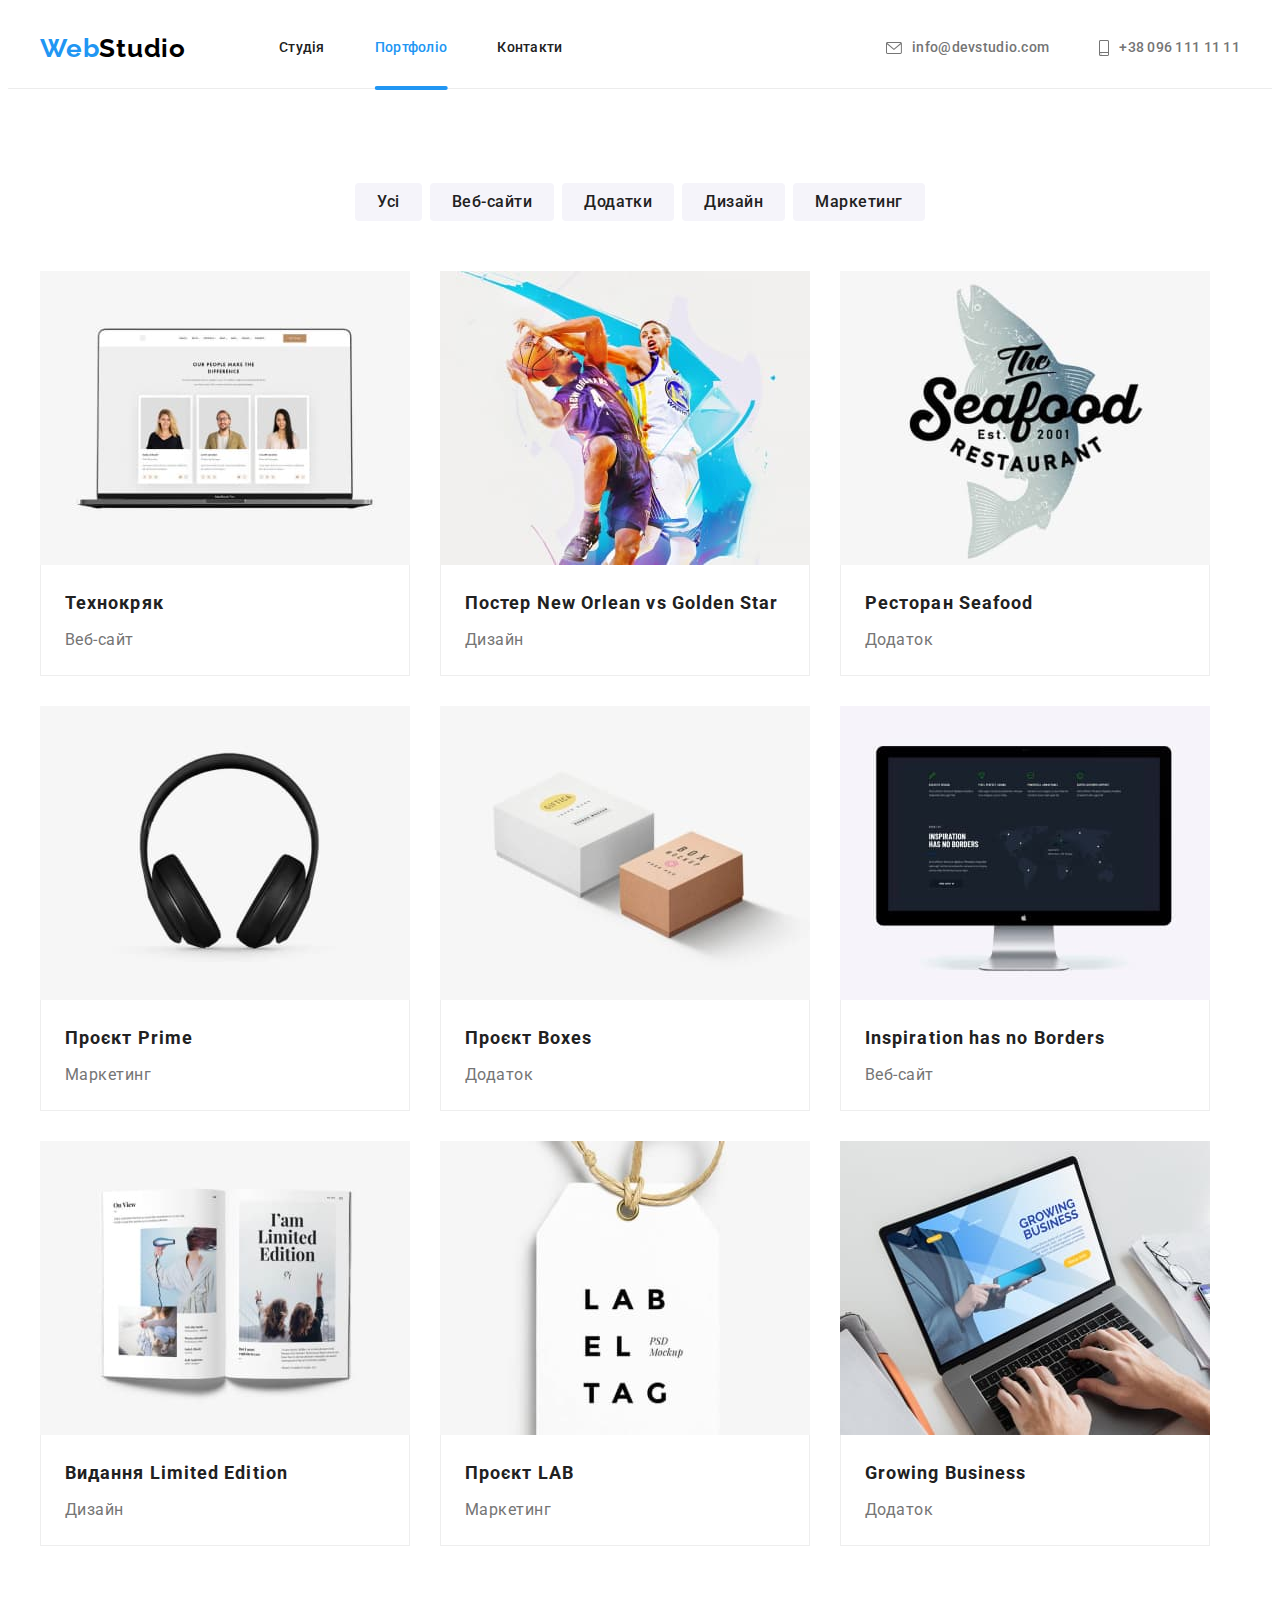
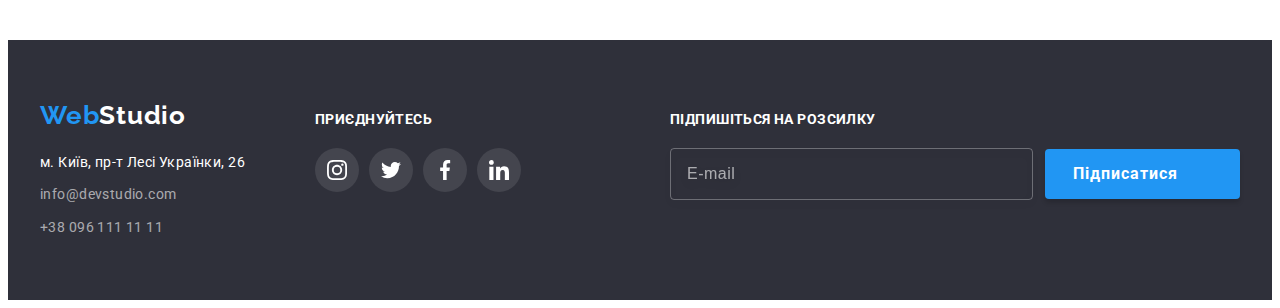
==== portfolio.html @ 035a4a14 "Add files hw-06" ====
<!DOCTYPE html>
<html lang="uk">
  <head>
    <meta charset="UTF-8" />
    <meta http-equiv="X-UA-Compatible" content="IE=edge" />
    <meta name="viewport" content="width=device-width, initial-scale=1.0" />
    <title>Портфоліо</title>
    <link rel="preconnect" href="https://fonts.googleapis.com" />
    <link rel="preconnect" href="https://fonts.gstatic.com" crossorigin />
    <link
      href="https://fonts.googleapis.com/css2?family=Raleway:wght@700&family=Roboto:wght@400;500;700;900&display=swap"
      rel="stylesheet"
    />
    <link
      rel="stylesheet"
      href="https://cdnjs.cloudflare.com/ajax/libs/modern-normalize/1.1.0/modern-normalize.min.css"
      integrity="sha512-wpPYUAdjBVSE4KJnH1VR1HeZfpl1ub8YT/NKx4PuQ5NmX2tKuGu6U/JRp5y+Y8XG2tV+wKQpNHVUX03MfMFn9Q=="
      crossorigin="anonymous"
      referrerpolicy="no-referrer"
    />
    <link rel="stylesheet" href="./css/style.css" />
  </head>
  <body>
    <header class="header">
      <div class="header-container container">
        <a href="./index.html" class="header-logo logo"
          >Web<span class="logo-header">Studio</span></a
        >
        <nav class="nav">
          <ul class="site-nav list">
            <li><a href="./index.html" class="header-nav-link link">Студія</a></li>
            <li><a href="./portfolio.html" class="header-nav-link link current">Портфоліо</a></li>
            <li><a href="" class="header-nav-link link">Контакти</a></li>
          </ul>
        </nav>
        <ul class="auth-nav list">
          <li>
            <a href="mailto:info@devstudio.com" class="header-address header-nav-link link">
              <svg class="header-icon envelope" width="16px" height="12px">
                <use href="./img/sprite.svg#icon-envelope"></use>
              </svg>
              info@devstudio.com</a
            >
          </li>
          <li>
            <a href="tel:+380961111111" class="header-tel header-nav-link link">
              <svg class="header-icon smartphone" width="10px" height="16px">
                <use href="./img/sprite.svg#icon-smartphone"></use>
              </svg>
              +38 096 111 11 11</a
            >
          </li>
        </ul>
      </div>
    </header>
    <main>
      <section class="section">
        <div class="main-container container">
          <h1 class="visually-hidden">Портфоліо</h1>
          <ul class="filter-list list">
            <li><button type="button" class="filter-btn">Усі</button></li>
            <li><button type="button" class="filter-btn">Веб-сайти</button></li>
            <li><button type="button" class="filter-btn">Додатки</button></li>
            <li><button type="button" class="filter-btn">Дизайн</button></li>
            <li><button type="button" class="filter-btn">Маркетинг</button></li>
          </ul>
          <ul class="list gallery-list">
            <li class="list-item gallery-item">
              <a href="" class="gallery-image link">
                <div class="gallery-thumbs">
                  <img
                    src="./img/portfolio-img-1.jpg"
                    alt="фото людей на екрані ноутбука"
                    width="370"
                    height="294"
                  />
                  <div class="overlay-gallery">
                    <p class="overlay-gallery-text">
                      Ресурс пропонує комплексні пропозиції з різним рівнем функціоналу та сервісів.
                      Все це дозволить відвідувачу отримати вичерпні відомості про компанію чи
                      приватну особу.
                    </p>
                  </div>
                </div>
                <div class="gallery-description">
                  <h2 class="section-title gallery-item-title">Технокряк</h2>
                  <p class="gallery-item-text">Веб-сайт</p>
                </div>
              </a>
            </li>
            <li class="list-item gallery-item">
              <a href="" class="gallery-image link">
                <div class="gallery-thumbs">
                  <img
                    src="./img/portfolio-img-2.jpg"
                    alt="постер з баскетболістами"
                    width="370"
                    height="294"
                  />
                  <div class="overlay-gallery">
                    <p class="overlay-gallery-text">
                      Ресурс пропонує комплексні пропозиції з різним рівнем функціоналу та сервісів.
                      Все це дозволить відвідувачу отримати вичерпні відомості про компанію чи
                      приватну особу.
                    </p>
                  </div>
                </div>
                <div class="gallery-description">
                  <h2 class="section-title gallery-item-title">
                    Постер <span lang="en">New Orlean vs Golden Star</span>
                  </h2>
                  <p class="gallery-item-text">Дизайн</p>
                </div>
              </a>
            </li>
            <li class="list-item gallery-item">
              <a href="" class="gallery-image link">
                <div class="gallery-thumbs">
                  <img
                    src="./img/portfolio-img-3.jpg"
                    alt="логотип рибного ресторану"
                    width="370"
                    height="294"
                  />
                  <div class="overlay-gallery">
                    <p class="overlay-gallery-text">
                      Ресурс пропонує комплексні пропозиції з різним рівнем функціоналу та сервісів.
                      Все це дозволить відвідувачу отримати вичерпні відомості про компанію чи
                      приватну особу.
                    </p>
                  </div>
                </div>

                <div class="gallery-description">
                  <h2 class="section-title gallery-item-title">
                    Ресторан <span lang="en">Seafood</span>
                  </h2>
                  <p class="gallery-item-text">Додаток</p>
                </div>
              </a>
            </li>
            <li class="list-item gallery-item">
              <a href="" class="gallery-image link">
                <div class="gallery-thumbs">
                  <img
                    src="./img/portfolio-img-4.jpg"
                    alt="навушники чорного кольору"
                    width="370"
                    height="294"
                  />
                  <div class="overlay-gallery">
                    <p class="overlay-gallery-text">
                      Ресурс пропонує комплексні пропозиції з різним рівнем функціоналу та сервісів.
                      Все це дозволить відвідувачу отримати вичерпні відомості про компанію чи
                      приватну особу.
                    </p>
                  </div>
                </div>
                <div class="gallery-description">
                  <h2 class="section-title gallery-item-title">
                    Проєкт <span lang="en">Prime</span>
                  </h2>
                  <p class="gallery-item-text">Маркетинг</p>
                </div>
              </a>
            </li>
            <li class="list-item gallery-item">
              <a href="" class="gallery-image link">
                <div class="gallery-thumbs">
                  <img
                    src="./img/portfolio-img-5.jpg"
                    alt="дві картонні коробки з логотипом"
                    width="370"
                    height="294"
                  />
                  <div class="overlay-gallery">
                    <p class="overlay-gallery-text">
                      Ресурс пропонує комплексні пропозиції з різним рівнем функціоналу та сервісів.
                      Все це дозволить відвідувачу отримати вичерпні відомості про компанію чи
                      приватну особу.
                    </p>
                  </div>
                </div>
                <div class="gallery-description">
                  <h2 class="section-title gallery-item-title">
                    Проєкт <span lang="en">Boxes</span>
                  </h2>
                  <p class="gallery-item-text">Додаток</p>
                </div>
              </a>
            </li>
            <li class="list-item gallery-item">
              <a href="" class="gallery-image link">
                <div class="gallery-thumbs">
                  <img
                    src="./img/portfolio-img-6.jpg"
                    alt="сайт відкритий на моніторі"
                    width="370"
                    height="294"
                  />
                  <div class="overlay-gallery">
                    <p class="overlay-gallery-text">
                      Ресурс пропонує комплексні пропозиції з різним рівнем функціоналу та сервісів.
                      Все це дозволить відвідувачу отримати вичерпні відомості про компанію чи
                      приватну особу.
                    </p>
                  </div>
                </div>
                <div class="gallery-description">
                  <h2 class="section-title gallery-item-title">
                    <span lang="en">Inspiration has no Borders</span>
                  </h2>
                  <p class="gallery-item-text">Веб-сайт</p>
                </div>
              </a>
            </li>
            <li class="list-item gallery-item">
              <a href="" class="gallery-image link">
                <div class="gallery-thumbs">
                  <img
                    src="./img/portfolio-img-7.jpg"
                    alt="відкрита книга з фотографіями"
                    width="370"
                    height="294"
                  />
                  <div class="overlay-gallery">
                    <p class="overlay-gallery-text">
                      Ресурс пропонує комплексні пропозиції з різним рівнем функціоналу та сервісів.
                      Все це дозволить відвідувачу отримати вичерпні відомості про компанію чи
                      приватну особу.
                    </p>
                  </div>
                </div>
                <div class="gallery-description">
                  <h2 class="section-title gallery-item-title">
                    Видання <span lang="en">Limited Edition</span>
                  </h2>
                  <p class="gallery-item-text">Дизайн</p>
                </div>
              </a>
            </li>
            <li class="list-item gallery-item">
              <a href="" class="gallery-image link">
                <div class="gallery-thumbs">
                  <img
                    src="./img/portfolio-img-8.jpg"
                    alt="картка з логотипом бренду"
                    width="370"
                    height="294"
                  />
                  <div class="overlay-gallery">
                    <p class="overlay-gallery-text">
                      Ресурс пропонує комплексні пропозиції з різним рівнем функціоналу та сервісів.
                      Все це дозволить відвідувачу отримати вичерпні відомості про компанію чи
                      приватну особу.
                    </p>
                  </div>
                </div>
                <div class="gallery-description">
                  <h2 class="section-title gallery-item-title">
                    Проєкт <span lang="en">LAB</span>
                  </h2>
                  <p class="gallery-item-text">Маркетинг</p>
                </div>
              </a>
            </li>
            <li class="list-item gallery-item">
              <a href="" class="gallery-image link">
                <div class="gallery-thumbs">
                  <img
                    src="./img/portfolio-img-9.jpg"
                    alt="людина працює за ноутбуком"
                    width="370"
                    height="294"
                  />
                  <div class="overlay-gallery">
                    <p class="overlay-gallery-text">
                      Ресурс пропонує комплексні пропозиції з різним рівнем функціоналу та сервісів.
                      Все це дозволить відвідувачу отримати вичерпні відомості про компанію чи
                      приватну особу.
                    </p>
                  </div>
                </div>
                <div class="gallery-description">
                  <h2 class="section-title gallery-item-title">
                    <span lang="en">Growing Business</span>
                  </h2>
                  <p class="gallery-item-text">Додаток</p>
                </div>
              </a>
            </li>
          </ul>
        </div>
      </section>
    </main>
    <footer class="footer">
      <div class="container footer-wrap">
          <div class="footer-address-wrap">
            <a href="./index.html" class="logo">Web<span class="logo-footer">Studio</span></a>
            <address class="address">
              <ul class="address-list list">
                <li class="address-list-item">
                  <a
                    href="https://goo.gl/maps/3BvKEKhX9x1HWo9JA"
                    target="_blank"
                    rel="noopener noreferrer nofollow"
                    class="footer-address link"
                    >м. Київ, пр-т Лесі Українки, 26
                  </a>
                </li>
                <li class="address-list-item">
                  <a href="mailto:info@devstudio.com" class="footer-link link"
                    >info@devstudio.com</a
                  >
                </li>
                <li class="address-list-item">
                  <a href="tel:+380961111111" class="footer-link link">+38 096 111 11 11</a>
                </li>
              </ul>
            </address>
          </div>
          <div class="footer-social">
            <h2 class="footer-social-title">Приєднуйтесь</h2>
            <ul class="footer-social-list list">
              <li class="footer-social-item">
                <a
                  href="https://instargram.com"
                  target="_blank"
                  rel="noopener noreferrer"
                  aria-label="іконка Instargram"
                  class="footer-social-link link"
                >
                  <svg class="footer-social-icon" width="20px" height="20px">
                    <use href="./img/sprite.svg#icon-instagram"></use>
                  </svg>
                </a>
              </li>
              <li class="footer-social-item">
                <a
                  href="https://twitter.com"
                  target="_blank"
                  rel="noopener noreferrer"
                  aria-label="іконка Twitter"
                  class="footer-social-link link"
                >
                  <svg class="footer-social-icon" width="20px" height="20px">
                    <use href="./img/sprite.svg#icon-twitter"></use>
                  </svg>
                </a>
              </li>
              <li class="footer-social-item">
                <a
                  href="https://facebook.com"
                  target="_blank"
                  rel="noopener noreferrer"
                  aria-label="іконка Facebook"
                  class="footer-social-link link"
                >
                  <svg class="footer-social-icon" width="20px" height="20px">
                    <use href="./img/sprite.svg#icon-facebook"></use>
                  </svg>
                </a>
              </li>
              <li class="footer-social-item">
                <a
                  href="https://linkedin.com"
                  target="_blank"
                  rel="noopener noreferrer"
                  aria-label="іконка Linkedin"
                  class="footer-social-link link"
                >
                  <svg class="footer-social-icon" width="20px" height="20px">
                    <use href="./img/sprite.svg#icon-linkedin"></use>
                  </svg>
                </a>
              </li>
            </ul>
          </div>
          <div class="footer-form-wrapper">
            <p class="footer-social-title">Підпишіться на розсилку</p>
            <form class="footer-form">
              <label class="footer-form-label" for="user_mai">
                <input
                  class="footer-form-field"
                  type="text"
                  name="user_mail"
                  id="user_mail"
                  placeholder="E-mail"
                />
              </label>
              <button class="footer-form-btn button" type="submit">Підписатися</button>
            </form>
          </div>
      </div>
    </footer>
  </body>
</html>
---- css/style.css ----
:root {
    --main-text-color: #757575;
    --title-text-color: #212121;
    --secondary-title-color: #FFFFFF;
    --accent-color: #2196F3;
    --background-color: #FFFFFF; 
    --secondary-bcg-color: #F5F4FA;
    --logo-color: #000000;
    --footer-bcg-color: #2F303A;
    --footer-link-color: rgba(255, 255, 255, 0.6);
    --font-size-main: 14px;
    --font-size-secondary: 16px;
    --indent: 30px;
    --anim-duration: 250ms;
    --anim-timing-function: cubic-bezier(0.4, 0, 0.2, 1);
}
body {
    font-family: 'Roboto', sans-serif;
    font-size: var(--font-size-main);
    letter-spacing: 0.03em;
    color: var(--main-text-color);
    background-color: var(--background-color);
}
h1,h2,h3,h4,h5,h6, p {
    margin: 0;
}
img {
    display: block;
    max-width: 100%;
    height: auto;
}
address {
    font-style: normal;
}
button {
    display: block;
    border: none;
    cursor: pointer;
    border-radius: 4px;
}
.section {
    padding-top: 94px;
    padding-bottom: 94px; 
    
    /*outline: 1px dashed  teal; */
}
.container {
    width: 1200px;
    padding-right: 15px;
    padding-left: 15px;
    margin-right: auto;
    margin-left: auto;
    
    /*outline: 1px solid tomato;*/
}
.list {
    list-style: none;
    margin: 0;
    padding: 0;
}
.link, .logo {
    text-decoration: none;
}
.section-title {
    color: var(--title-text-color);
}
.logo {
    font-family: 'Raleway', sans-serif;
    color: var(--accent-color);
    font-weight: 700;
    font-size: 26px;
    line-height: 1.19;
    letter-spacing: 0.03em;
}
.header-container {
    display: flex;
    align-items: center;
}
.header {
    border-bottom: 1px solid #ECECEC;
}
.logo-header {
    color: var(--logo-color);
}
.header-logo {
    margin-right: 93px;
}
.nav {
    margin-right: auto;
}
.site-nav {
    display: flex;
    align-items: center;
    gap: 50px;
}
.site-nav .link {
    color: var(--title-text-color);

    transition-property: color;
    transition-duration: var(--anim-duration);
    transition-timing-function: var(--anim-timing-function);
}
.site-nav .link:hover, .site-nav .link:focus {
    color: var(--accent-color);
}
.site-nav .link.current {
    color: var(--accent-color);
}
.header-nav-link {
    position: relative;
    font-weight: 500;
    font-size: var(--font-size-main);
    line-height: 1.14;
    letter-spacing: 0.02em;
    display: block;
    padding-top: 32px;
    padding-bottom: 32px;
} 
.header-nav-link:hover, .header-nav-link {
    color: var(--accent-color);
}
.current::after {
    content: '';
    position: absolute;
    left: 50%;
    bottom: -2px;
    transform: translateX(-50%);
    display: block;
    width: 100%;
    height: 4px;
    border-radius: 2px;
    background-color: var(--accent-color);
}
.header-address,
.header-tel {
    display: inline-flex;
    align-items: center;
    color: var(--main-text-color);

    transition-property: color;
    transition-duration: var(--anim-duration);
    transition-timing-function: var(--anim-timing-function);
}
.auth-nav {
    display: flex;
    align-items: center;
    gap: 50px;
}
.auth-nav:hover, .auth-nav:focus {
    color: var(--accent-color);
}
.header-icon {
    margin-right: 10px;
    fill: currentColor;
}
.hero {
    max-width: 1600px;
    margin: 0 auto;
    background-color: #C4C4C4;
    background-image: linear-gradient( to right,
    rgba(47, 48, 58, 0.4),
    rgba(47, 48, 58, 0.4)
    ), url(../img/hero-bcg.jpg);
    background-size: cover;
    background-repeat: no-repeat;
    text-align: center;
    padding: 200px 0;
}
.hero-title {
    width: 696px;
    margin: 0 auto;
    margin-bottom: 30px;
    color: var(--secondary-title-color); 
    font-weight: 900;
    font-size: 44px;
    line-height: 1.36;
    letter-spacing: 0.06em;
    text-transform: uppercase;
}
.hero-button {
    min-width: 216px;
    padding: 10px 32px;
    font-family: inherit;
    font-weight: 700;
    font-size: var(--font-size-secondary);
    line-height: 30px;
    display: inline-block;
    align-items: center;
    text-align: center;
    letter-spacing: 0.06em;
    background-color: var(--accent-color);
    color: var(--secondary-title-color);
    box-shadow: 0px 4px 4px rgba(0, 0, 0, 0.15);
    border: none;
}
.hero-button:hover, .hero-button:focus {
    animation: pulsate-bck 0.5s ease-in-out infinite both;
}
.benefits-section {
    padding-bottom: 0;
}
.visually-hidden {
    position: absolute;
    white-space: nowrap;
    width: 1px;
    height: 1px;
    overflow: hidden;
    border: 0;
    padding: 0;
    clip: rect(0 0 0 0);
    clip-path: inset(50%);
    margin: -1px;
}
.benefits-container {
    display: flex;
    justify-content: center;
    align-items: center;
    width: 270px;
    height: 120px;
    background-color: var(--secondary-bcg-color);
    margin-bottom: 30px;
}
.benefits-list {
    display: flex;
}
.benefits-item:not(:last-child) {
    margin-right: 30px;
}
.benefits-title {
    font-weight: 700;
    font-size: var(--font-size-main);
    line-height: 1.14;
    letter-spacing: 0.03em;
    text-transform: uppercase;
    margin-bottom: 10px;
}
.benefits-text {
    font-size: var(--font-size-main);
    line-height: 1.7;
    letter-spacing: 0.03em;
}
.work-list {
    display: flex;
}
.work-list-item {
    position: relative;
}
.overlay-text {
    display: flex;
    align-items: center;
    justify-content: center;
    font-weight: 700;
    line-height: 1.14;
    text-transform: uppercase;
    color: var(--secondary-title-color);
    position: absolute;
    bottom: 0;
    width: 100%;
    height: 70px;
    background: rgba(47, 48, 58, 0.8);
    backdrop-filter: blur(2px);
}
.work-title, 
.team-title, 
.customer-title {
    font-weight: 700;
    font-size: 36px;
    line-height: 1.16;
    text-align: center;
    letter-spacing: 0.03em;
    margin-bottom: 50px;
}
.work-list-item:not(:last-child) {
    margin-right: var(--indent);
}
.team-list {
    display: flex;
    flex-wrap: wrap;
}
.team {
    background-color: var(--secondary-bcg-color);
}
.team-list-item:not(:last-child) {
    margin-right: var(--indent);
}
.team-list-item {
    background-color: var(--background-color);
    box-shadow: 0px 1px 3px rgba(0, 0, 0, 0.12), 
    0px 1px 1px rgba(0, 0, 0, 0.14), 
    0px 2px 1px rgba(0, 0, 0, 0.2);
    border-radius: 0px 0px 4px 4px;
}
.team-description {
    padding-top: 30px;
    padding-bottom: 30px;
}
.title-member {
    font-weight: 500;
    font-size: var(--font-size-secondary);
    line-height: 1.18;
    text-align: center;
    letter-spacing: 0.03em;
    margin-bottom: 10px;
}
.team-text {
    font-size: var(--font-size-secondary);
    line-height: 1.18;
    text-align: center;
    letter-spacing: 0.03em;
}
.social-list {
    display: flex;
    justify-content: center;
    gap: 10px;
    padding-bottom: 30px;
}
.social-item {
    width: 44px;
    height: 44px;
}
.social-link {
    display: flex;
    justify-content: center;
    align-items: center;
    width: 100%;
    height: 100%;
    color: #AFB1B8;
    border-radius: 50%;

    transition-property: color, background-color;
    transition-duration: var(--anim-duration);
    transition-timing-function: var(--anim-timing-function);
}
.social-icon {
    fill: currentColor;
}
.social-link:hover, .social-link:focus {
    color: var(--secondary-title-color);
    background-color: var(--accent-color); 
}
.social-icon:hover, .social-icon:focus {
    fill: currentColor;
}
.customer-list {
    display: flex;
    gap: 30px;
}
.customer-link {
    display: flex;
    justify-content: center;
    align-items: center;
    width: 170px;
    height: 92px;
    color: #AFB1B8;
    border: 1px solid #AFB1B8;
    border-radius: 4px;

    transition-property: color, border-color;
    transition-duration: var(--anim-duration);
    transition-timing-function: var(--anim-timing-function);
}
.customer-link:hover, .customer-link:focus {
    color: var(--accent-color);
    border-color: var(--accent-color);
}
.customer-icon {
    fill: currentColor;
}
.footer {
    padding: 60px 0;
    background-color: var(--footer-bcg-color);
}
.footer-wrap {
    display: flex;
    align-items: baseline;
    justify-content: space-between;
}
.footer-address-wrap {
    margin-right: 70px;
}
.logo-footer {
    color: var(--secondary-title-color);
}
.address-list {
    margin-top: 20px;
    font-size: var(--font-size-main);
    line-height: 1.7;
    letter-spacing: 0.03em;
}
.footer  .footer-address.link {
    color: var(--secondary-title-color); 
    transition-property: color;
    transition-duration: var(--anim-duration);
    transition-timing-function: var(--anim-timing-function);
}
.footer .link {
    color: var(--footer-link-color);
    transition-property: color, background-color;
    transition-duration: var(--anim-duration);
    transition-timing-function: var(--anim-timing-function);
}
.footer .link:hover, .footer .link:focus {
    color: var(--accent-color);
}
.address-list-item:not(:last-child) {
    margin-bottom: 9px;
}
.footer-social {
    margin-right: auto;
}
.footer-social-title {
    font-weight: 700;
    font-size: var(--font-size-main);
    line-height: 1.14;
    letter-spacing: 0.03em;
    text-transform: uppercase;
    color: var(--secondary-title-color);
    margin-bottom: 20px;
}
.footer-social-list {
    display: flex;
    gap: 10px;
}
.footer-social-item {
    width: 44px;
    height: 44px;
}
.footer-social-link {
    display: flex;
    justify-content: center;
    align-items: center;
    width: 100%;
    height: 100%;
    border-radius: 50%;
    background-color:  rgba(255, 255, 255, 0.1);
    color: var(--secondary-title-color);
}
.footer-social-link:hover, 
.footer-social-link:focus {
    background-color: var(--accent-color);
}
.footer-social-icon {
    fill: var(--secondary-title-color);
}
.footer-form {
    display: flex;
    justify-content: flex-end;
    align-items: center;
    gap: 12px;
    width: 570px;
}
.footer-form-label {
    display: inline-flex;
    flex-grow: 1;
}
.footer-form-field {
    width: 100%;
    height: 50px;
    padding: 0 16px;
    color: var(--secondary-title-color);
    font-size: 16px;
    background-color: transparent;
    border: 1px solid rgba(255, 255, 255, 0.3);
    filter: drop-shadow(0px 4px 4px rgba(0, 0, 0, 0.15));
    border-radius: 4px;
}
.footer-form-field::placeholder {
    font-size: 16px;
    line-height: calc(20 / 16);
    letter-spacing: 0.03em;
    color: rgba(255, 255, 255, 0.6);
}
.footer-form-btn {
    display: inline-flex;
    font-family: inherit;
    font-weight: 700;
    font-size: var(--font-size-secondary);
    line-height: 30px;
    align-items: center;
    text-align: center;
    letter-spacing: 0.06em;
    background-color: var(--accent-color);
    color: var(--secondary-title-color);
    box-shadow: 0px 4px 4px rgba(0, 0, 0, 0.15);
    border: none;
    padding: 10px 28px;
}
.footer-form-btn::after {
    content: "";
    width: 24px;
    height: 24px;
    margin-left: 10px;
    background-image: url(../icons/footer-send.svg);
    background-size: contain;
}
.footer-form-btn:hover, .footer-form-btn:focus {
    animation: pulsate-bck 0.5s ease-in-out infinite both;
}

/* Styles for portfolio */
.filter-list {
    display: flex;
    justify-content: center;
    gap: 8px;
    margin-bottom: 50px;
}
.filter-btn {
    padding: 6px 22px;
    font-family: inherit;
    font-weight: 500;
    font-size: var(--font-size-secondary);
    line-height: 1.62;
    text-align: center;
    letter-spacing: 0.03em; 
    background-color: var(--secondary-bcg-color);
    color: var(--title-text-color);
    border: none;

    transition-property: color, background-color, box-shadow;
    transition-duration: var(--anim-duration);
    transition-timing-function: var(--anim-timing-function);

}
.filter-btn:hover, .filter-btn:focus {
    background-color: var(--accent-color);
    color: var(--secondary-title-color);
    box-shadow: 0px 3px 1px rgba(0, 0, 0, 0.1),
    0px 1px 2px rgba(0, 0, 0, 0.08),
    0px 2px 2px rgba(0, 0, 0, 0.12);
}
.gallery-list {
    display: flex;
    flex-wrap: wrap;
    gap: var(--indent);
}
.gallery-thumbs {
    position: relative;
    overflow: hidden;
}
.overlay-gallery {
    position: absolute;
    top: 0;
    left: 0;
    transform: translateY(100%);
    width: 100%;
    height: 100%;
    padding-left: 24px;
    padding-right: 24px;
    display: flex;
    align-items: center;
    color: var(--background-color);
    font-size: 18px;
    line-height: 1.55;
    letter-spacing: 0.03em;
    background-color: rgba(33, 150, 243, 0.9);
    transition-property: transform;
    transition-duration: var(--anim-duration);
    transition-timing-function: var(--anim-timing-function);
}
.gallery-image {
    display: inline-block;
    transition-property: box-shadow;
    transition-duration: var(--anim-duration);
    transition-timing-function: var(--anim-timing-function);
}
.gallery-image:hover .overlay-gallery, 
.gallery-image:focus .overlay-gallery {
    transform: translateY(0);
}
.gallery-image:hover, .gallery-image:focus {
    box-shadow: 0px 1px 1px rgba(0, 0, 0, 0.12),
    0px 4px 4px rgba(0, 0, 0, 0.06), 
    1px 4px 6px rgba(0, 0, 0, 0.16);
}    
.gallery-description {
    background: var(--background-color);
    border: 1px solid  #EEEEEE;
    border-top: none;
    padding: 20px 24px;
}
.gallery-item-title {
    font-weight: 700;
    font-size: 18px;
    line-height: 2;
    letter-spacing: 0.06em;
    margin-bottom: 4px;
}
.gallery-item-text {
    font-size: var(--font-size-secondary);
    line-height: 1.87;
    letter-spacing: 0.03em;
    color: var(--main-text-color);
}
.backdrop {
    position: fixed;
    top: 0;
    left: 0;
    width: 100%;
    height: 100%;
    background-color: rgba(0, 0, 0, 0.2);
    backdrop-filter: blur(1px);
    transition-property: opacity, visibility;
    transition-duration: var(--anim-duration);
    transition-timing-function: var(--anim-timing-function);
}
.backdrop.is-hidden {
    opacity: 0;
    visibility: hidden;
    pointer-events: none;
}
.modal {
    position: absolute;
    top: 50%;
    left: 50%;
    padding: 40px;
    transform: translateX(-50%) translateY(-50%);
    width: 530px;
    min-height: 580px;
    background-color: var(--background-color);
    box-shadow: 0px 1px 3px rgba(0, 0, 0, 0.12), 
    0px 1px 1px rgba(0, 0, 0, 0.14), 
    0px 2px 1px rgba(0, 0, 0, 0.2);
    border-radius: 4px;  
}
.modal.modal-animation {
    animation: scale-in-ver-top 0.6s cubic-bezier(0.250, 0.460, 0.450, 0.940) both;
}
.modal-btn {
    position: absolute;
    top: 8px;
    right: 8px;
    display: inline-flex;
    align-items: center;
    justify-content: center;
    padding: 0;
    width: 30px;
    height: 30px;
    border-radius: 50%;
    background-color: var(--background-color);
    border: 1px solid rgba(0, 0, 0, 0.1);
}
.modal-icon {
    fill: var(--logo-color);
    transition-property: fill;
    transition-duration: var(--anim-duration);
    transition-timing-function: var(--anim-timing-function);
}
.modal-btn:hover .modal-icon,
.modal-btn:focus .modal-icon {
    fill: var(--accent-color)
}
.modal-label {
    display: block;
    margin-bottom: 12px;
    text-align: center;
    font-weight: 700;
    font-size: 20px;
    line-height: calc(23 / 20);
    letter-spacing: 0.03em;
    color: var(--title-text-color);
}
.modal-form-group {
    margin-bottom: 20px;
}
.modal-form-label {
    display: block;
    font-size: 12px;
    margin-bottom: 4px;
    font-size: 12px;
    line-height: calc(14 / 12);
    letter-spacing: 0.01em;
    color: var(--main-text-color);
}
.modal-form-wrapper {
    position: relative;
    margin-bottom: 10px;
}
.modal-form-field {
    width: 100%;
    height: 40px;
    padding-left: 42px;
    padding-right: 42px;
    border: 1px solid rgba(33, 33, 33, 0.2);
    border-radius: 4px;
    outline: 1px solid transparent;
    outline-offset: -1px;
    transition-property: outline;
    transition-duration: var(--anim-duration);
    transition-timing-function: var(--anim-timing-function);
}
.modal-form-field:focus {
    outline: 1px solid var(--accent-color);
}
.modal-form-icon {
    position: absolute;
    top: 50%;
    left: 12px;
    transform: translateY(-50%);
    transition: fill var(--anim-duration) var(--anim-timing-function);
}
.modal-form-field:focus + .modal-form-icon {
    fill: var(--accent-color)
}
.modal-form-message {
    display: block;
    width: 100%;
    height: 120px;
    resize: none;
    padding: 12px 16px;
    border: 1px solid rgba(33, 33, 33, 0.2);
    border-radius: 4px;
    outline: 1px solid transparent;
    outline-offset: -1px;
    transition-property: outline;
    transition-duration: var(--anim-duration);
    transition-timing-function: var(--anim-timing-function);
}
.modal-form-message:focus {
    outline: 1px solid var(--accent-color);
}
.modal-form-message::placeholder {
    font-size: 12px;
    line-height: calc(14 / 12);
    letter-spacing: 0.01em;
    color: rgba(117, 117, 117, 0.5);
}
.modal-form-agreement {
    display: flex;
    align-items: center;
    justify-content: center;
    gap: 10px;
    margin-bottom: 30px;
}
.modal-form-agreement-text {
    line-height: calc(24 / 14);
    letter-spacing: 0.03em;
    color: var(--main-text-color);
    user-select: none;
}
.modal-form-agreement-link {
    color: var(--accent-color);
    text-underline-offset: 2px;
}
.modal-form-checkbox {
    appearance: none;
    width: 16px;
    height: 15px;
    outline: 2px solid transparent;
    outline-offset: -2px;
    border: 2px solid var(--title-text-color);
    border-radius: 2px;
    background-position: center;
    background-repeat: no-repeat;
    background-size: 0;
    transition-property: background-size, background-color, outline-color;
    transition-duration: var(--anim-duration);
    transition-timing-function: var(--anim-timing-function);
}
.modal-form-checkbox:checked {
    outline-color: var(--accent-color);
    background-color: var(--accent-color);
    background-size: 12px 11px;
    background-image: url("data:image/svg+xml,%3Csvg width='13' height='10' viewBox='0 0 13 10' fill='none' xmlns='http://www.w3.org/2000/svg'%3E%3Cpath d='M1.95703 4.75166L1.88825 4.68604L1.81923 4.75141L0.93123 5.59258L0.854858 5.66492L0.930974 5.73753L4.42671 9.07236L4.49574 9.1382L4.56476 9.07236L12.069 1.91352L12.1449 1.84116L12.069 1.76881L11.1873 0.927644L11.1183 0.861826L11.0493 0.927611L4.49577 7.17353L1.95703 4.75166Z' fill='white' stroke='white' stroke-width='0.2'/%3E%3C/svg%3E");
}
.modal-form-btn {
    display: block;
    align-items: center;
    text-align: center;
    margin: 0 auto;
    padding: 10px 52px;
    font-family: inherit;
    font-weight: 700;
    font-size: var(--font-size-secondary);
    line-height: 30px;
    letter-spacing: 0.06em;
    background-color: var(--accent-color);
    color: var(--secondary-title-color);
    box-shadow: 0px 4px 4px rgba(0, 0, 0, 0.15);
    border: none;
}
.modal-form-btn:hover, .modal-form-btn:focus {
    animation: pulsate-bck 0.5s ease-in-out infinite both;
}
@keyframes scale-in-ver-top {
    0% {
      transform: scaleY(0) translate(-50%, -50%);
      transform-origin: 100% 0%;
      opacity: 0.2;
    }
    50% {
        transform: scaleY(0.5) translate(-50%, -50%);
        transform-origin: 100% 0%;
        opacity: 0.5;
      }
    100% {
      transform: scaleY(1) translate(-50%, -50%);
      transform-origin: 100% 0%;
      opacity: 1;
    }
  }
  @keyframes pulsate-bck {
    0% {
      transform: scale(1);
    }
    50% {
      transform: scale(0.98);
    }
    100% {
      transform: scale(1);
    }
  }
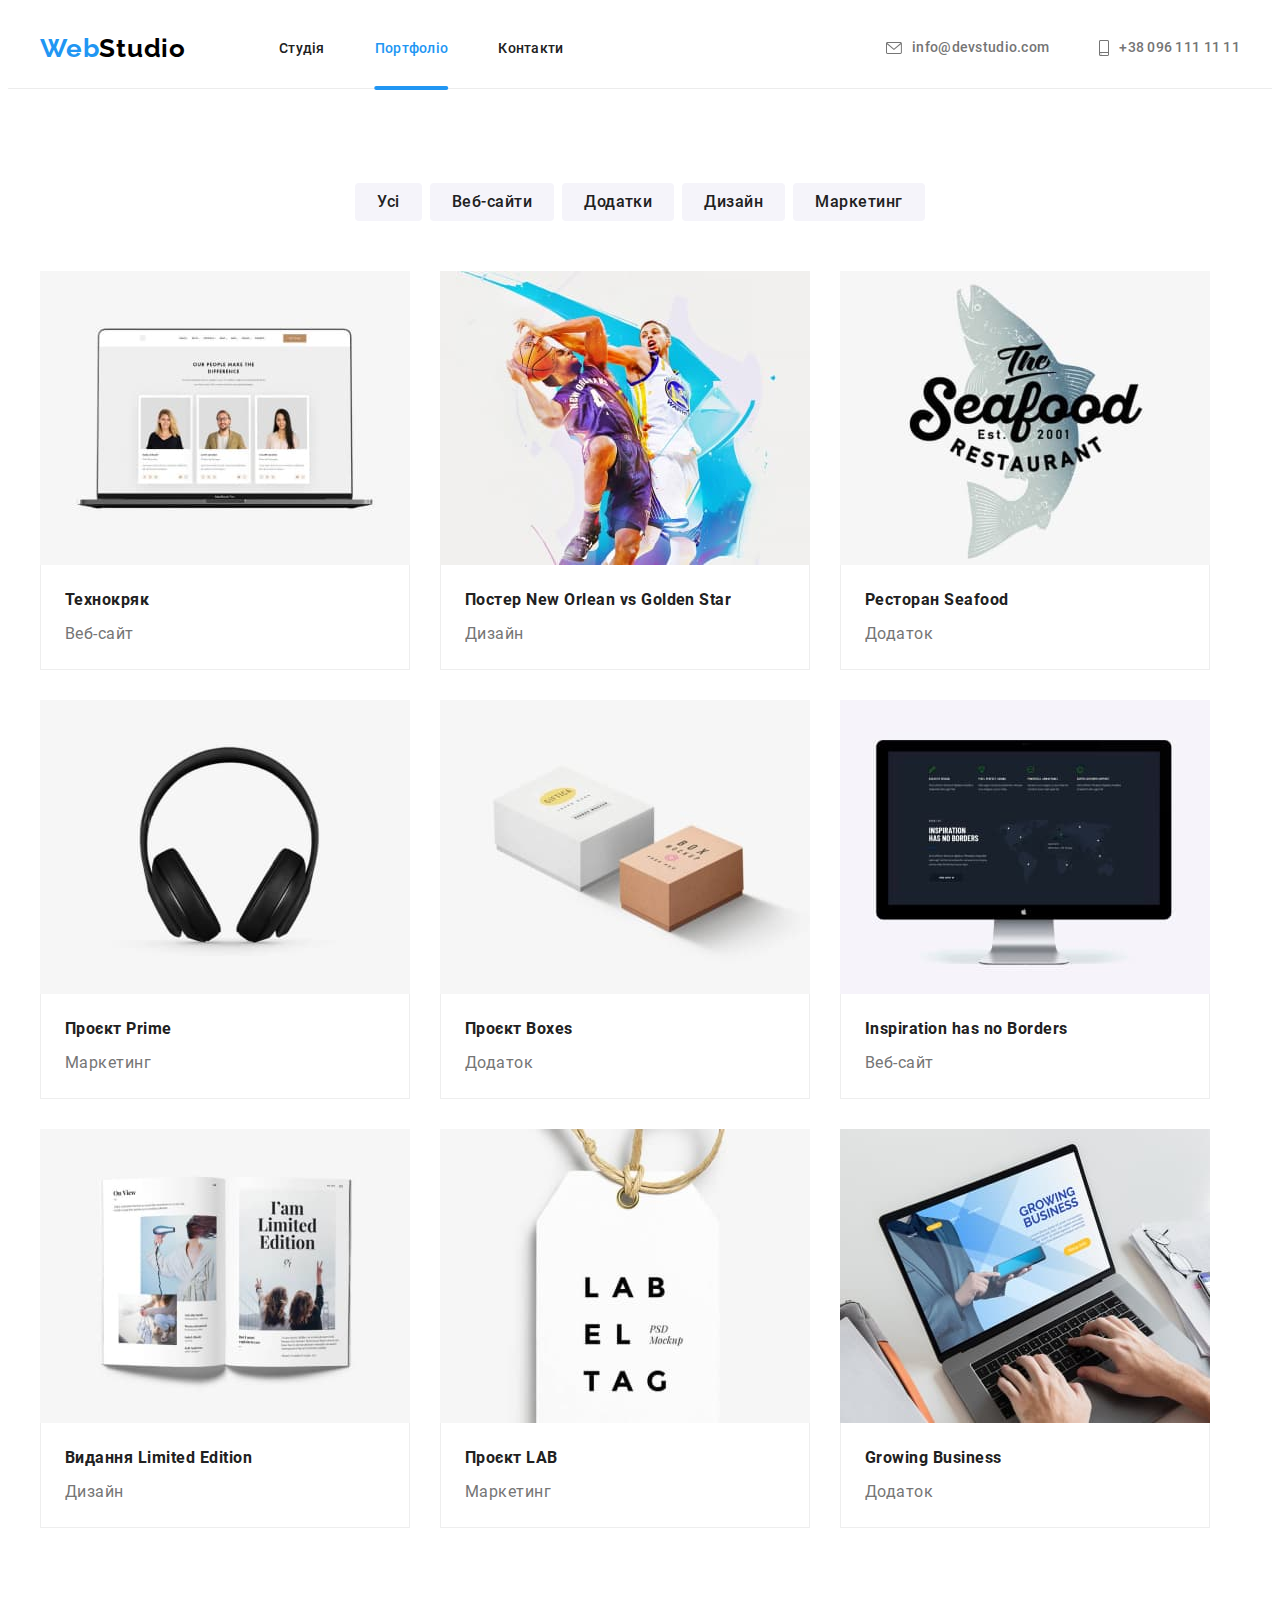
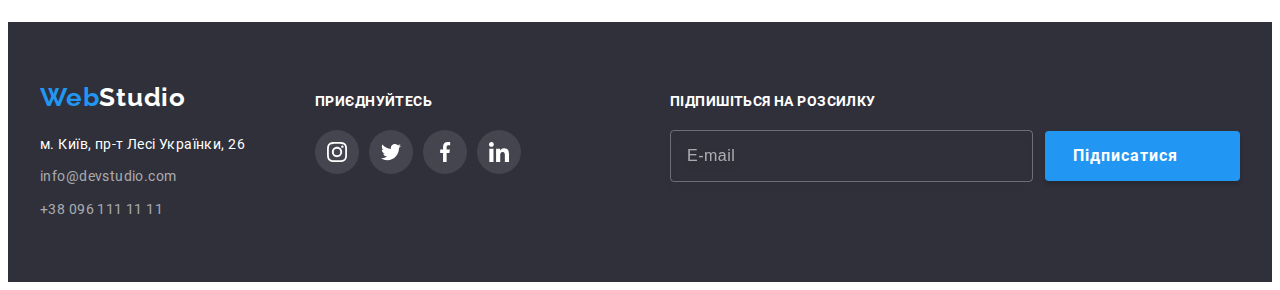
==== commit 72ee81dc: "Add sass files" ====
--- a/portfolio.html
+++ b/portfolio.html
@@ -5,12 +5,7 @@
     <meta http-equiv="X-UA-Compatible" content="IE=edge" />
     <meta name="viewport" content="width=device-width, initial-scale=1.0" />
     <title>Портфоліо</title>
-    <link rel="preconnect" href="https://fonts.googleapis.com" />
-    <link rel="preconnect" href="https://fonts.gstatic.com" crossorigin />
-    <link
-      href="https://fonts.googleapis.com/css2?family=Raleway:wght@700&family=Roboto:wght@400;500;700;900&display=swap"
-      rel="stylesheet"
-    />
+    <link rel="stylesheet" href="./fonts" />
     <link
       rel="stylesheet"
       href="https://cdnjs.cloudflare.com/ajax/libs/modern-normalize/1.1.0/modern-normalize.min.css"
@@ -18,33 +13,42 @@
       crossorigin="anonymous"
       referrerpolicy="no-referrer"
     />
+    <link rel="stylesheet" href="./css/main.min.css" />
     <link rel="stylesheet" href="./css/style.css" />
   </head>
   <body>
     <header class="header">
-      <div class="header-container container">
-        <a href="./index.html" class="header-logo logo"
-          >Web<span class="logo-header">Studio</span></a
+      <div class="header-container">
+        <a href="./index.html" class="logo header-logo"
+          >Web<span class="logo logo--dark-theme">Studio</span></a
         >
         <nav class="nav">
-          <ul class="site-nav list">
-            <li><a href="./index.html" class="header-nav-link link">Студія</a></li>
-            <li><a href="./portfolio.html" class="header-nav-link link current">Портфоліо</a></li>
-            <li><a href="" class="header-nav-link link">Контакти</a></li>
+          <ul class="nav__list list">
+            <li class="nav__item">
+              <a href="./index.html" class="header-nav__link nav__link link">Студія</a>
+            </li>
+            <li class="nav__item">
+              <a href="./portfolio.html" class="header-nav__link nav__link link nav__link--current"
+                >Портфоліо</a
+              >
+            </li>
+            <li class="nav__item">
+              <a href="" class="header-nav__link nav__link link">Контакти</a>
+            </li>
           </ul>
         </nav>
-        <ul class="auth-nav list">
-          <li>
-            <a href="mailto:info@devstudio.com" class="header-address header-nav-link link">
-              <svg class="header-icon envelope" width="16px" height="12px">
+        <ul class="header-contacts contacts list">
+          <li class="contacts__item">
+            <a href="mailto:info@devstudio.com" class="header-contacts__link contacts__link link">
+              <svg class="contacts__icon envelope" width="16px" height="12px">
                 <use href="./img/sprite.svg#icon-envelope"></use>
               </svg>
               info@devstudio.com</a
             >
           </li>
-          <li>
-            <a href="tel:+380961111111" class="header-tel header-nav-link link">
-              <svg class="header-icon smartphone" width="10px" height="16px">
+          <li class="contacts__item">
+            <a href="tel:+380961111111" class="header-contacts__link contacts__link link">
+              <svg class="contacts__icon smartphone" width="10px" height="16px">
                 <use href="./img/sprite.svg#icon-smartphone"></use>
               </svg>
               +38 096 111 11 11</a
@@ -54,343 +58,331 @@
       </div>
     </header>
     <main>
-      <section class="section">
-        <div class="main-container container">
-          <h1 class="visually-hidden">Портфоліо</h1>
-          <ul class="filter-list list">
-            <li><button type="button" class="filter-btn">Усі</button></li>
-            <li><button type="button" class="filter-btn">Веб-сайти</button></li>
-            <li><button type="button" class="filter-btn">Додатки</button></li>
-            <li><button type="button" class="filter-btn">Дизайн</button></li>
-            <li><button type="button" class="filter-btn">Маркетинг</button></li>
-          </ul>
-          <ul class="list gallery-list">
-            <li class="list-item gallery-item">
-              <a href="" class="gallery-image link">
-                <div class="gallery-thumbs">
-                  <img
-                    src="./img/portfolio-img-1.jpg"
-                    alt="фото людей на екрані ноутбука"
-                    width="370"
-                    height="294"
-                  />
-                  <div class="overlay-gallery">
-                    <p class="overlay-gallery-text">
-                      Ресурс пропонує комплексні пропозиції з різним рівнем функціоналу та сервісів.
-                      Все це дозволить відвідувачу отримати вичерпні відомості про компанію чи
-                      приватну особу.
-                    </p>
-                  </div>
-                </div>
-                <div class="gallery-description">
-                  <h2 class="section-title gallery-item-title">Технокряк</h2>
-                  <p class="gallery-item-text">Веб-сайт</p>
-                </div>
-              </a>
-            </li>
-            <li class="list-item gallery-item">
-              <a href="" class="gallery-image link">
-                <div class="gallery-thumbs">
-                  <img
-                    src="./img/portfolio-img-2.jpg"
-                    alt="постер з баскетболістами"
-                    width="370"
-                    height="294"
-                  />
-                  <div class="overlay-gallery">
-                    <p class="overlay-gallery-text">
-                      Ресурс пропонує комплексні пропозиції з різним рівнем функціоналу та сервісів.
-                      Все це дозволить відвідувачу отримати вичерпні відомості про компанію чи
-                      приватну особу.
-                    </p>
-                  </div>
-                </div>
-                <div class="gallery-description">
-                  <h2 class="section-title gallery-item-title">
-                    Постер <span lang="en">New Orlean vs Golden Star</span>
-                  </h2>
-                  <p class="gallery-item-text">Дизайн</p>
-                </div>
-              </a>
-            </li>
-            <li class="list-item gallery-item">
-              <a href="" class="gallery-image link">
-                <div class="gallery-thumbs">
-                  <img
-                    src="./img/portfolio-img-3.jpg"
-                    alt="логотип рибного ресторану"
-                    width="370"
-                    height="294"
-                  />
-                  <div class="overlay-gallery">
-                    <p class="overlay-gallery-text">
-                      Ресурс пропонує комплексні пропозиції з різним рівнем функціоналу та сервісів.
-                      Все це дозволить відвідувачу отримати вичерпні відомості про компанію чи
-                      приватну особу.
-                    </p>
-                  </div>
-                </div>
+      <section class="portfolio">
+        <h1 class="visually-hidden">Портфоліо</h1>
+        <ul class="filter-list list">
+          <li><button type="button" class="filter-btn">Усі</button></li>
+          <li><button type="button" class="filter-btn">Веб-сайти</button></li>
+          <li><button type="button" class="filter-btn">Додатки</button></li>
+          <li><button type="button" class="filter-btn">Дизайн</button></li>
+          <li><button type="button" class="filter-btn">Маркетинг</button></li>
+        </ul>
+        <ul class="list gallery-list">
+          <li class="list-item gallery-item">
+            <a href="" class="gallery-image link">
+              <div class="gallery-thumbs">
+                <img
+                  src="./img/portfolio-img-1.jpg"
+                  alt="фото людей на екрані ноутбука"
+                  width="370"
+                  height="294"
+                />
+                <div class="overlay-gallery">
+                  <p class="overlay-gallery-text">
+                    Ресурс пропонує комплексні пропозиції з різним рівнем функціоналу та сервісів.
+                    Все це дозволить відвідувачу отримати вичерпні відомості про компанію чи
+                    приватну особу.
+                  </p>
+                </div>
+              </div>
+              <div class="gallery-description">
+                <h2 class="gallery-title">Технокряк</h2>
+                <p class="gallery-item-text">Веб-сайт</p>
+              </div>
+            </a>
+          </li>
+          <li class="list-item gallery-item">
+            <a href="" class="gallery-image link">
+              <div class="gallery-thumbs">
+                <img
+                  src="./img/portfolio-img-2.jpg"
+                  alt="постер з баскетболістами"
+                  width="370"
+                  height="294"
+                />
+                <div class="overlay-gallery">
+                  <p class="overlay-gallery-text">
+                    Ресурс пропонує комплексні пропозиції з різним рівнем функціоналу та сервісів.
+                    Все це дозволить відвідувачу отримати вичерпні відомості про компанію чи
+                    приватну особу.
+                  </p>
+                </div>
+              </div>
+              <div class="gallery-description">
+                <h2 class="gallery-title">
+                  Постер <span lang="en">New Orlean vs Golden Star</span>
+                </h2>
+                <p class="gallery-item-text">Дизайн</p>
+              </div>
+            </a>
+          </li>
+          <li class="list-item gallery-item">
+            <a href="" class="gallery-image link">
+              <div class="gallery-thumbs">
+                <img
+                  src="./img/portfolio-img-3.jpg"
+                  alt="логотип рибного ресторану"
+                  width="370"
+                  height="294"
+                />
+                <div class="overlay-gallery">
+                  <p class="overlay-gallery-text">
+                    Ресурс пропонує комплексні пропозиції з різним рівнем функціоналу та сервісів.
+                    Все це дозволить відвідувачу отримати вичерпні відомості про компанію чи
+                    приватну особу.
+                  </p>
+                </div>
+              </div>
 
-                <div class="gallery-description">
-                  <h2 class="section-title gallery-item-title">
-                    Ресторан <span lang="en">Seafood</span>
-                  </h2>
-                  <p class="gallery-item-text">Додаток</p>
-                </div>
-              </a>
-            </li>
-            <li class="list-item gallery-item">
-              <a href="" class="gallery-image link">
-                <div class="gallery-thumbs">
-                  <img
-                    src="./img/portfolio-img-4.jpg"
-                    alt="навушники чорного кольору"
-                    width="370"
-                    height="294"
-                  />
-                  <div class="overlay-gallery">
-                    <p class="overlay-gallery-text">
-                      Ресурс пропонує комплексні пропозиції з різним рівнем функціоналу та сервісів.
-                      Все це дозволить відвідувачу отримати вичерпні відомості про компанію чи
-                      приватну особу.
-                    </p>
-                  </div>
-                </div>
-                <div class="gallery-description">
-                  <h2 class="section-title gallery-item-title">
-                    Проєкт <span lang="en">Prime</span>
-                  </h2>
-                  <p class="gallery-item-text">Маркетинг</p>
-                </div>
-              </a>
-            </li>
-            <li class="list-item gallery-item">
-              <a href="" class="gallery-image link">
-                <div class="gallery-thumbs">
-                  <img
-                    src="./img/portfolio-img-5.jpg"
-                    alt="дві картонні коробки з логотипом"
-                    width="370"
-                    height="294"
-                  />
-                  <div class="overlay-gallery">
-                    <p class="overlay-gallery-text">
-                      Ресурс пропонує комплексні пропозиції з різним рівнем функціоналу та сервісів.
-                      Все це дозволить відвідувачу отримати вичерпні відомості про компанію чи
-                      приватну особу.
-                    </p>
-                  </div>
-                </div>
-                <div class="gallery-description">
-                  <h2 class="section-title gallery-item-title">
-                    Проєкт <span lang="en">Boxes</span>
-                  </h2>
-                  <p class="gallery-item-text">Додаток</p>
-                </div>
-              </a>
-            </li>
-            <li class="list-item gallery-item">
-              <a href="" class="gallery-image link">
-                <div class="gallery-thumbs">
-                  <img
-                    src="./img/portfolio-img-6.jpg"
-                    alt="сайт відкритий на моніторі"
-                    width="370"
-                    height="294"
-                  />
-                  <div class="overlay-gallery">
-                    <p class="overlay-gallery-text">
-                      Ресурс пропонує комплексні пропозиції з різним рівнем функціоналу та сервісів.
-                      Все це дозволить відвідувачу отримати вичерпні відомості про компанію чи
-                      приватну особу.
-                    </p>
-                  </div>
-                </div>
-                <div class="gallery-description">
-                  <h2 class="section-title gallery-item-title">
-                    <span lang="en">Inspiration has no Borders</span>
-                  </h2>
-                  <p class="gallery-item-text">Веб-сайт</p>
-                </div>
-              </a>
-            </li>
-            <li class="list-item gallery-item">
-              <a href="" class="gallery-image link">
-                <div class="gallery-thumbs">
-                  <img
-                    src="./img/portfolio-img-7.jpg"
-                    alt="відкрита книга з фотографіями"
-                    width="370"
-                    height="294"
-                  />
-                  <div class="overlay-gallery">
-                    <p class="overlay-gallery-text">
-                      Ресурс пропонує комплексні пропозиції з різним рівнем функціоналу та сервісів.
-                      Все це дозволить відвідувачу отримати вичерпні відомості про компанію чи
-                      приватну особу.
-                    </p>
-                  </div>
-                </div>
-                <div class="gallery-description">
-                  <h2 class="section-title gallery-item-title">
-                    Видання <span lang="en">Limited Edition</span>
-                  </h2>
-                  <p class="gallery-item-text">Дизайн</p>
-                </div>
-              </a>
-            </li>
-            <li class="list-item gallery-item">
-              <a href="" class="gallery-image link">
-                <div class="gallery-thumbs">
-                  <img
-                    src="./img/portfolio-img-8.jpg"
-                    alt="картка з логотипом бренду"
-                    width="370"
-                    height="294"
-                  />
-                  <div class="overlay-gallery">
-                    <p class="overlay-gallery-text">
-                      Ресурс пропонує комплексні пропозиції з різним рівнем функціоналу та сервісів.
-                      Все це дозволить відвідувачу отримати вичерпні відомості про компанію чи
-                      приватну особу.
-                    </p>
-                  </div>
-                </div>
-                <div class="gallery-description">
-                  <h2 class="section-title gallery-item-title">
-                    Проєкт <span lang="en">LAB</span>
-                  </h2>
-                  <p class="gallery-item-text">Маркетинг</p>
-                </div>
-              </a>
-            </li>
-            <li class="list-item gallery-item">
-              <a href="" class="gallery-image link">
-                <div class="gallery-thumbs">
-                  <img
-                    src="./img/portfolio-img-9.jpg"
-                    alt="людина працює за ноутбуком"
-                    width="370"
-                    height="294"
-                  />
-                  <div class="overlay-gallery">
-                    <p class="overlay-gallery-text">
-                      Ресурс пропонує комплексні пропозиції з різним рівнем функціоналу та сервісів.
-                      Все це дозволить відвідувачу отримати вичерпні відомості про компанію чи
-                      приватну особу.
-                    </p>
-                  </div>
-                </div>
-                <div class="gallery-description">
-                  <h2 class="section-title gallery-item-title">
-                    <span lang="en">Growing Business</span>
-                  </h2>
-                  <p class="gallery-item-text">Додаток</p>
-                </div>
-              </a>
-            </li>
-          </ul>
-        </div>
+              <div class="gallery-description">
+                <h2 class="gallery-title">Ресторан <span lang="en">Seafood</span></h2>
+                <p class="gallery-item-text">Додаток</p>
+              </div>
+            </a>
+          </li>
+          <li class="list-item gallery-item">
+            <a href="" class="gallery-image link">
+              <div class="gallery-thumbs">
+                <img
+                  src="./img/portfolio-img-4.jpg"
+                  alt="навушники чорного кольору"
+                  width="370"
+                  height="294"
+                />
+                <div class="overlay-gallery">
+                  <p class="overlay-gallery-text">
+                    Ресурс пропонує комплексні пропозиції з різним рівнем функціоналу та сервісів.
+                    Все це дозволить відвідувачу отримати вичерпні відомості про компанію чи
+                    приватну особу.
+                  </p>
+                </div>
+              </div>
+              <div class="gallery-description">
+                <h2 class="gallery-title">Проєкт <span lang="en">Prime</span></h2>
+                <p class="gallery-item-text">Маркетинг</p>
+              </div>
+            </a>
+          </li>
+          <li class="list-item gallery-item">
+            <a href="" class="gallery-image link">
+              <div class="gallery-thumbs">
+                <img
+                  src="./img/portfolio-img-5.jpg"
+                  alt="дві картонні коробки з логотипом"
+                  width="370"
+                  height="294"
+                />
+                <div class="overlay-gallery">
+                  <p class="overlay-gallery-text">
+                    Ресурс пропонує комплексні пропозиції з різним рівнем функціоналу та сервісів.
+                    Все це дозволить відвідувачу отримати вичерпні відомості про компанію чи
+                    приватну особу.
+                  </p>
+                </div>
+              </div>
+              <div class="gallery-description">
+                <h2 class="gallery-title">Проєкт <span lang="en">Boxes</span></h2>
+                <p class="gallery-item-text">Додаток</p>
+              </div>
+            </a>
+          </li>
+          <li class="list-item gallery-item">
+            <a href="" class="gallery-image link">
+              <div class="gallery-thumbs">
+                <img
+                  src="./img/portfolio-img-6.jpg"
+                  alt="сайт відкритий на моніторі"
+                  width="370"
+                  height="294"
+                />
+                <div class="overlay-gallery">
+                  <p class="overlay-gallery-text">
+                    Ресурс пропонує комплексні пропозиції з різним рівнем функціоналу та сервісів.
+                    Все це дозволить відвідувачу отримати вичерпні відомості про компанію чи
+                    приватну особу.
+                  </p>
+                </div>
+              </div>
+              <div class="gallery-description">
+                <h2 class="gallery-title">
+                  <span lang="en">Inspiration has no Borders</span>
+                </h2>
+                <p class="gallery-item-text">Веб-сайт</p>
+              </div>
+            </a>
+          </li>
+          <li class="list-item gallery-item">
+            <a href="" class="gallery-image link">
+              <div class="gallery-thumbs">
+                <img
+                  src="./img/portfolio-img-7.jpg"
+                  alt="відкрита книга з фотографіями"
+                  width="370"
+                  height="294"
+                />
+                <div class="overlay-gallery">
+                  <p class="overlay-gallery-text">
+                    Ресурс пропонує комплексні пропозиції з різним рівнем функціоналу та сервісів.
+                    Все це дозволить відвідувачу отримати вичерпні відомості про компанію чи
+                    приватну особу.
+                  </p>
+                </div>
+              </div>
+              <div class="gallery-description">
+                <h2 class="gallery-title">Видання <span lang="en">Limited Edition</span></h2>
+                <p class="gallery-item-text">Дизайн</p>
+              </div>
+            </a>
+          </li>
+          <li class="list-item gallery-item">
+            <a href="" class="gallery-image link">
+              <div class="gallery-thumbs">
+                <img
+                  src="./img/portfolio-img-8.jpg"
+                  alt="картка з логотипом бренду"
+                  width="370"
+                  height="294"
+                />
+                <div class="overlay-gallery">
+                  <p class="overlay-gallery-text">
+                    Ресурс пропонує комплексні пропозиції з різним рівнем функціоналу та сервісів.
+                    Все це дозволить відвідувачу отримати вичерпні відомості про компанію чи
+                    приватну особу.
+                  </p>
+                </div>
+              </div>
+              <div class="gallery-description">
+                <h2 class="gallery-title">Проєкт <span lang="en">LAB</span></h2>
+                <p class="gallery-item-text">Маркетинг</p>
+              </div>
+            </a>
+          </li>
+          <li class="list-item gallery-item">
+            <a href="" class="gallery-image link">
+              <div class="gallery-thumbs">
+                <img
+                  src="./img/portfolio-img-9.jpg"
+                  alt="людина працює за ноутбуком"
+                  width="370"
+                  height="294"
+                />
+                <div class="overlay-gallery">
+                  <p class="overlay-gallery-text">
+                    Ресурс пропонує комплексні пропозиції з різним рівнем функціоналу та сервісів.
+                    Все це дозволить відвідувачу отримати вичерпні відомості про компанію чи
+                    приватну особу.
+                  </p>
+                </div>
+              </div>
+              <div class="gallery-description">
+                <h2 class="gallery-title">
+                  <span lang="en">Growing Business</span>
+                </h2>
+                <p class="gallery-item-text">Додаток</p>
+              </div>
+            </a>
+          </li>
+        </ul>
       </section>
     </main>
     <footer class="footer">
-      <div class="container footer-wrap">
-          <div class="footer-address-wrap">
-            <a href="./index.html" class="logo">Web<span class="logo-footer">Studio</span></a>
-            <address class="address">
-              <ul class="address-list list">
-                <li class="address-list-item">
-                  <a
-                    href="https://goo.gl/maps/3BvKEKhX9x1HWo9JA"
-                    target="_blank"
-                    rel="noopener noreferrer nofollow"
-                    class="footer-address link"
-                    >м. Київ, пр-т Лесі Українки, 26
-                  </a>
-                </li>
-                <li class="address-list-item">
-                  <a href="mailto:info@devstudio.com" class="footer-link link"
-                    >info@devstudio.com</a
-                  >
-                </li>
-                <li class="address-list-item">
-                  <a href="tel:+380961111111" class="footer-link link">+38 096 111 11 11</a>
-                </li>
-              </ul>
-            </address>
-          </div>
-          <div class="footer-social">
-            <h2 class="footer-social-title">Приєднуйтесь</h2>
-            <ul class="footer-social-list list">
-              <li class="footer-social-item">
+      <div class="footer-wrap">
+        <div class="footer-address-wrap">
+          <a href="./index.html" class="logo"
+            >Web<span class="logo logo--light-theme">Studio</span></a
+          >
+          <address class="address">
+            <ul class="address-list list">
+              <li class="address-list-item">
                 <a
-                  href="https://instargram.com"
+                  href="https://goo.gl/maps/3BvKEKhX9x1HWo9JA"
                   target="_blank"
-                  rel="noopener noreferrer"
-                  aria-label="іконка Instargram"
-                  class="footer-social-link link"
-                >
-                  <svg class="footer-social-icon" width="20px" height="20px">
-                    <use href="./img/sprite.svg#icon-instagram"></use>
-                  </svg>
+                  rel="noopener noreferrer nofollow"
+                  class="footer-address link"
+                  >м. Київ, пр-т Лесі Українки, 26
                 </a>
               </li>
-              <li class="footer-social-item">
-                <a
-                  href="https://twitter.com"
-                  target="_blank"
-                  rel="noopener noreferrer"
-                  aria-label="іконка Twitter"
-                  class="footer-social-link link"
-                >
-                  <svg class="footer-social-icon" width="20px" height="20px">
-                    <use href="./img/sprite.svg#icon-twitter"></use>
-                  </svg>
-                </a>
+              <li class="address-list-item">
+                <a href="mailto:info@devstudio.com" class="footer-link link">info@devstudio.com</a>
               </li>
-              <li class="footer-social-item">
-                <a
-                  href="https://facebook.com"
-                  target="_blank"
-                  rel="noopener noreferrer"
-                  aria-label="іконка Facebook"
-                  class="footer-social-link link"
-                >
-                  <svg class="footer-social-icon" width="20px" height="20px">
-                    <use href="./img/sprite.svg#icon-facebook"></use>
-                  </svg>
-                </a>
-              </li>
-              <li class="footer-social-item">
-                <a
-                  href="https://linkedin.com"
-                  target="_blank"
-                  rel="noopener noreferrer"
-                  aria-label="іконка Linkedin"
-                  class="footer-social-link link"
-                >
-                  <svg class="footer-social-icon" width="20px" height="20px">
-                    <use href="./img/sprite.svg#icon-linkedin"></use>
-                  </svg>
-                </a>
+              <li class="address-list-item">
+                <a href="tel:+380961111111" class="footer-link link">+38 096 111 11 11</a>
               </li>
             </ul>
-          </div>
-          <div class="footer-form-wrapper">
-            <p class="footer-social-title">Підпишіться на розсилку</p>
-            <form class="footer-form">
-              <label class="footer-form-label" for="user_mai">
-                <input
-                  class="footer-form-field"
-                  type="text"
-                  name="user_mail"
-                  id="user_mail"
-                  placeholder="E-mail"
-                />
-              </label>
-              <button class="footer-form-btn button" type="submit">Підписатися</button>
-            </form>
-          </div>
+          </address>
+        </div>
+        <div class="social footer-social">
+          <h2 class="footer-social__title">Приєднуйтесь</h2>
+          <ul class="footer-social__list list">
+            <li class="social__item">
+              <a
+                href="https://instargram.com"
+                target="_blank"
+                rel="noopener noreferrer"
+                aria-label="іконка Instargram"
+                class="footer-social__link social__link link"
+              >
+                <svg class="footer-social__icon" width="20px" height="20px">
+                  <use href="./img/sprite.svg#icon-instagram"></use>
+                </svg>
+              </a>
+            </li>
+            <li class="social__item">
+              <a
+                href="https://twitter.com"
+                target="_blank"
+                rel="noopener noreferrer"
+                aria-label="іконка Twitter"
+                class="footer-social__link social__link link"
+              >
+                <svg class="footer-social__icon" width="20px" height="20px">
+                  <use href="./img/sprite.svg#icon-twitter"></use>
+                </svg>
+              </a>
+            </li>
+            <li class="social__item">
+              <a
+                href="https://facebook.com"
+                target="_blank"
+                rel="noopener noreferrer"
+                aria-label="іконка Facebook"
+                class="footer-social__link social__link link"
+              >
+                <svg class="footer-social__icon" width="20px" height="20px">
+                  <use href="./img/sprite.svg#icon-facebook"></use>
+                </svg>
+              </a>
+            </li>
+            <li class="social__item">
+              <a
+                href="https://linkedin.com"
+                target="_blank"
+                rel="noopener noreferrer"
+                aria-label="іконка Linkedin"
+                class="footer-social__link social__link link"
+              >
+                <svg class="footer-social__icon" width="20px" height="20px">
+                  <use href="./img/sprite.svg#icon-linkedin"></use>
+                </svg>
+              </a>
+            </li>
+          </ul>
+        </div>
+        <div class="footer-form-wrapper">
+          <p class="footer-social__title">Підпишіться на розсилку</p>
+          <form class="footer-form">
+            <label class="footer-form__label" for="user_mai">
+              <input
+                class="footer-form__field"
+                type="text"
+                name="user_mail"
+                id="user_mail"
+                placeholder="E-mail"
+              />
+            </label>
+            <button class="main-button footer-form__btn" type="submit">Підписатися</button>
+          </form>
+        </div>
       </div>
     </footer>
   </body>
--- a/css/main.min.css
+++ b/css/main.min.css
@@ -0,0 +1 @@
+:root{--main-text-color: #757575;--title-text-color: #212121;--secondary-title-color: #FFFFFF;--accent-color: #2196F3;--background-color: #FFFFFF;--secondary-bcg-color: #F5F4FA;--logo-color: #000000;--footer-bcg-color: #2F303A;--footer-link-color: rgba(255, 255, 255, 0.6);--font-size-main: 14px;--font-size-secondary: 16px;--main-font: "Roboto", sans-serif;--secondary-font:"Raleway", sans-serif;--indent: 30px;--anim-duration: 250ms;--anim-timing-function: cubic-bezier(0.4, 0, 0.2, 1)}.visually-hidden{position:absolute;white-space:nowrap;width:1px;height:1px;overflow:hidden;border:0;padding:0;clip:rect(0 0 0 0);-webkit-clip-path:inset(50%);clip-path:inset(50%);margin:-1px}.portfolio,.customer,.team,.work,.benefits{padding-top:94px;padding-bottom:94px}.portfolio,.footer-wrap,.customer,.work,.benefits,.header-container{width:1200px;padding-right:15px;padding-left:15px;margin-right:auto;margin-left:auto}.modal-form-btn{display:block;-webkit-box-align:center;-ms-flex-align:center;align-items:center;text-align:center;font-family:inherit;font-weight:700;font-size:var(--font-size-secondary);line-height:30px;letter-spacing:.06em;background-color:var(--accent-color);color:var(--secondary-title-color);-webkit-box-shadow:0px 4px 4px rgba(0,0,0,.15);box-shadow:0px 4px 4px rgba(0,0,0,.15);border:none;border-radius:4px;cursor:pointer}.modal-form-btn:hover,.modal-form-btn:focus{-webkit-animation:pulsate-bck .5s ease-in-out infinite both;animation:pulsate-bck .5s ease-in-out infinite both}body{font-family:var(--main-font);font-style:normal;font-size:var(--font-size-main);letter-spacing:.03em;color:var(--main-text-color);background-color:var(--background-color)}h1,h2,h3,h4,h5,h6,p{margin:0}img{display:block;max-width:100%;height:auto}.list{list-style:none;margin:0;padding:0}.link,.logo{text-decoration:none}@-webkit-keyframes scale-in-ver-top{0%{-webkit-transform:scaleY(0) translate(-50%, -50%);transform:scaleY(0) translate(-50%, -50%);-webkit-transform-origin:100% 0%;transform-origin:100% 0%;opacity:.2}50%{-webkit-transform:scaleY(0.5) translate(-50%, -50%);transform:scaleY(0.5) translate(-50%, -50%);-webkit-transform-origin:100% 0%;transform-origin:100% 0%;opacity:.5}100%{-webkit-transform:scaleY(1) translate(-50%, -50%);transform:scaleY(1) translate(-50%, -50%);-webkit-transform-origin:100% 0%;transform-origin:100% 0%;opacity:1}}@keyframes scale-in-ver-top{0%{-webkit-transform:scaleY(0) translate(-50%, -50%);transform:scaleY(0) translate(-50%, -50%);-webkit-transform-origin:100% 0%;transform-origin:100% 0%;opacity:.2}50%{-webkit-transform:scaleY(0.5) translate(-50%, -50%);transform:scaleY(0.5) translate(-50%, -50%);-webkit-transform-origin:100% 0%;transform-origin:100% 0%;opacity:.5}100%{-webkit-transform:scaleY(1) translate(-50%, -50%);transform:scaleY(1) translate(-50%, -50%);-webkit-transform-origin:100% 0%;transform-origin:100% 0%;opacity:1}}@-webkit-keyframes pulsate-bck{0%{-webkit-transform:scale(1);transform:scale(1)}50%{-webkit-transform:scale(0.98);transform:scale(0.98)}100%{-webkit-transform:scale(1);transform:scale(1)}}@keyframes pulsate-bck{0%{-webkit-transform:scale(1);transform:scale(1)}50%{-webkit-transform:scale(0.98);transform:scale(0.98)}100%{-webkit-transform:scale(1);transform:scale(1)}}.section{padding-top:94px;padding-bottom:94px}.container{width:1200px;padding-right:15px;padding-left:15px;margin-right:auto;margin-left:auto}.section-title{text-align:center;margin-bottom:50px}.title{font-weight:700;font-size:36px;line-height:1.1666666667;letter-spacing:.03em;color:var(--title-text-color)}.undertitle{color:var(--title-text-color)}@font-face{font-family:"Roboto";font-style:normal;font-weight:400;src:url("../fonts/roboto-v30-latin_cyrillic-regular.eot");src:local(""),url("../fonts/roboto-v30-latin_cyrillic-regular.eot?#iefix") format("embedded-opentype"),url("../fonts/roboto-v30-latin_cyrillic-regular.woff2") format("woff2"),url("../fonts/roboto-v30-latin_cyrillic-regular.woff") format("woff"),url("../fonts/roboto-v30-latin_cyrillic-regular.ttf") format("truetype"),url("../fonts/roboto-v30-latin_cyrillic-regular.svg#Roboto") format("svg")}@font-face{font-family:"Roboto";font-style:normal;font-weight:500;src:url("../fonts/roboto-v30-latin_cyrillic-500.eot");src:local(""),url("../fonts/roboto-v30-latin_cyrillic-500.eot?#iefix") format("embedded-opentype"),url("../fonts/roboto-v30-latin_cyrillic-500.woff2") format("woff2"),url("../fonts/roboto-v30-latin_cyrillic-500.woff") format("woff"),url("../fonts/roboto-v30-latin_cyrillic-500.ttf") format("truetype"),url("../fonts/roboto-v30-latin_cyrillic-500.svg#Roboto") format("svg")}@font-face{font-family:"Roboto";font-style:normal;font-weight:700;src:url("../fonts/roboto-v30-latin_cyrillic-700.eot");src:local(""),url("../fonts/roboto-v30-latin_cyrillic-700.eot?#iefix") format("embedded-opentype"),url("../fonts/roboto-v30-latin_cyrillic-700.woff2") format("woff2"),url("../fonts/roboto-v30-latin_cyrillic-700.woff") format("woff"),url("../fonts/roboto-v30-latin_cyrillic-700.ttf") format("truetype"),url("../fonts/roboto-v30-latin_cyrillic-700.svg#Roboto") format("svg")}@font-face{font-family:"Roboto";font-style:normal;font-weight:900;src:url("../fonts/roboto-v30-latin_cyrillic-900.eot");src:local(""),url("../fonts/roboto-v30-latin_cyrillic-900.eot?#iefix") format("embedded-opentype"),url("../fonts/roboto-v30-latin_cyrillic-900.woff2") format("woff2"),url("../fonts/roboto-v30-latin_cyrillic-900.woff") format("woff"),url("../fonts/roboto-v30-latin_cyrillic-900.ttf") format("truetype"),url("../fonts/roboto-v30-latin_cyrillic-900.svg#Roboto") format("svg")}@font-face{font-family:"Raleway";font-style:normal;font-weight:700;src:url("../fonts/raleway-v28-latin-700.eot");src:local(""),url("../fonts/raleway-v28-latin-700.eot?#iefix") format("embedded-opentype"),url("../fonts/raleway-v28-latin-700.woff2") format("woff2"),url("../fonts/raleway-v28-latin-700.woff") format("woff"),url("../fonts/raleway-v28-latin-700.ttf") format("truetype"),url("../fonts/raleway-v28-latin-700.svg#Raleway") format("svg")}.main-button{display:block;-webkit-box-align:center;-ms-flex-align:center;align-items:center;text-align:center;font-family:inherit;font-weight:700;font-size:var(--font-size-secondary);line-height:30px;letter-spacing:.06em;background-color:var(--accent-color);color:var(--secondary-title-color);-webkit-box-shadow:0px 4px 4px rgba(0,0,0,.15);box-shadow:0px 4px 4px rgba(0,0,0,.15);border:none;border-radius:4px;cursor:pointer}.main-button:hover,.main-button:focus{-webkit-animation:pulsate-bck .5s ease-in-out infinite both;animation:pulsate-bck .5s ease-in-out infinite both}.header-container{display:-webkit-box;display:-ms-flexbox;display:flex;-webkit-box-align:center;-ms-flex-align:center;align-items:center}.header{border-bottom:1px solid #ececec}.logo{font-family:var(--secondary-font);color:var(--accent-color);font-weight:700;font-size:26px;line-height:1.19;letter-spacing:.03em}.logo--dark-theme{color:var(--logo-color)}.logo--light-theme{color:var(--secondary-title-color)}.header-logo{margin-right:93px}.nav{margin-right:auto}.nav__list{display:-webkit-box;display:-ms-flexbox;display:flex;-webkit-box-align:center;-ms-flex-align:center;align-items:center;gap:50px}.header-nav__link{position:relative;display:block;padding-top:32px;padding-bottom:32px;-webkit-transition-property:color;transition-property:color;-webkit-transition-duration:var(--anim-duration);transition-duration:var(--anim-duration);-webkit-transition-timing-function:var(--anim-timing-function);transition-timing-function:var(--anim-timing-function)}.nav__link{font-weight:500;font-size:var(--font-size-main);line-height:1.1428571429;letter-spacing:.02em;color:var(--title-text-color)}.nav__link:hover,.nav__link:focus{color:var(--accent-color)}.nav__link--current{color:var(--accent-color)}.nav__link--current::after{content:"";position:absolute;left:50%;bottom:-2px;-webkit-transform:translateX(-50%);transform:translateX(-50%);display:block;width:100%;height:4px;border-radius:2px;background-color:var(--accent-color)}.header-contacts{display:-webkit-box;display:-ms-flexbox;display:flex;-webkit-box-align:center;-ms-flex-align:center;align-items:center;gap:50px}.header-contacts__link{display:-webkit-inline-box;display:-ms-inline-flexbox;display:inline-flex;-webkit-box-align:center;-ms-flex-align:center;align-items:center;padding-top:32px;padding-bottom:32px;-webkit-transition-property:color;transition-property:color;-webkit-transition-duration:var(--anim-duration);transition-duration:var(--anim-duration);-webkit-transition-timing-function:var(--anim-timing-function);transition-timing-function:var(--anim-timing-function)}.contacts__link{color:var(--main-text-color);font-weight:500;font-size:var(--font-size-main);line-height:1.14;letter-spacing:.02em}.contacts__link:hover,.contacts__link:focus{color:var(--accent-color)}.contacts__icon{margin-right:10px;fill:currentColor}.hero{max-width:1600px;margin:0 auto;background-color:#c4c4c4;background-image:-webkit-gradient(linear, left top, right top, from(rgba(47, 48, 58, 0.4)), to(rgba(47, 48, 58, 0.4))),url(../img/hero-bcg.jpg);background-image:linear-gradient(to right, rgba(47, 48, 58, 0.4), rgba(47, 48, 58, 0.4)),url(../img/hero-bcg.jpg);background-size:cover;background-repeat:no-repeat;text-align:center;padding:200px 0}.hero__title{width:696px;margin:0 auto;margin-bottom:30px;color:var(--secondary-title-color);font-weight:900;font-size:44px;line-height:1.36;letter-spacing:.06em;text-transform:uppercase}.hero-button{display:inline-block;min-width:216px;padding:10px 32px}.benefits-section{padding-bottom:0}.benefits__wrapper{display:-webkit-box;display:-ms-flexbox;display:flex;-webkit-box-pack:center;-ms-flex-pack:center;justify-content:center;-webkit-box-align:center;-ms-flex-align:center;align-items:center;width:270px;height:120px;background-color:var(--secondary-bcg-color);margin-bottom:30px}.benefits__list{display:-webkit-box;display:-ms-flexbox;display:flex}.benefits__item:not(:last-child){margin-right:30px}.benefits__title{text-transform:uppercase;margin-bottom:10px}.benefits__text{font-size:var(--font-size-main);line-height:1.7;letter-spacing:.03em}.work__list{display:-webkit-box;display:-ms-flexbox;display:flex}.work__item{position:relative}.work__item:not(:last-child){margin-right:var(--indent)}.overlay-text{display:-webkit-box;display:-ms-flexbox;display:flex;-webkit-box-align:center;-ms-flex-align:center;align-items:center;-webkit-box-pack:center;-ms-flex-pack:center;justify-content:center;font-weight:700;line-height:1.14;text-transform:uppercase;color:var(--secondary-title-color);position:absolute;bottom:0;width:100%;height:70px;background:rgba(47,48,58,.8);-webkit-backdrop-filter:blur(2px);backdrop-filter:blur(2px)}.team{background-color:var(--secondary-bcg-color)}.team__list{display:-webkit-box;display:-ms-flexbox;display:flex;-ms-flex-wrap:wrap;flex-wrap:wrap}.team__item{background-color:var(--background-color);-webkit-box-shadow:0px 1px 3px rgba(0,0,0,.12),0px 1px 1px rgba(0,0,0,.14),0px 2px 1px rgba(0,0,0,.2);box-shadow:0px 1px 3px rgba(0,0,0,.12),0px 1px 1px rgba(0,0,0,.14),0px 2px 1px rgba(0,0,0,.2);border-radius:0px 0px 4px 4px}.team__item:not(:last-child){margin-right:var(--indent)}.team__wrapper{padding-top:30px;padding-bottom:30px}.team__title{font-weight:500;font-size:var(--font-size-secondary);line-height:1.18;text-align:center;letter-spacing:.03em;margin-bottom:10px}.team__text{font-size:var(--font-size-secondary);line-height:1.18;text-align:center;letter-spacing:.03em}.customer__list{display:-webkit-box;display:-ms-flexbox;display:flex;gap:30px}.customer__link{display:-webkit-box;display:-ms-flexbox;display:flex;-webkit-box-pack:center;-ms-flex-pack:center;justify-content:center;-webkit-box-align:center;-ms-flex-align:center;align-items:center;width:170px;height:92px;color:#afb1b8;border:1px solid #afb1b8;border-radius:4px;-webkit-transition-property:color,border-color;transition-property:color,border-color;-webkit-transition-duration:var(--anim-duration);transition-duration:var(--anim-duration);-webkit-transition-timing-function:var(--anim-timing-function);transition-timing-function:var(--anim-timing-function)}.customer__link:hover,.customer__link:focus{color:var(--accent-color);border-color:var(--accent-color)}.customer__icon{fill:currentColor}.footer{padding:60px 0;background-color:var(--footer-bcg-color)}.footer-wrap{display:-webkit-box;display:-ms-flexbox;display:flex;-webkit-box-align:baseline;-ms-flex-align:baseline;align-items:baseline;-webkit-box-pack:justify;-ms-flex-pack:justify;justify-content:space-between}.footer-address-wrap{margin-right:70px}.address-list{margin-top:20px;font-style:normal;font-size:var(--font-size-main);line-height:1.7;letter-spacing:.03em}.address-list-item:not(:last-child){margin-bottom:9px}.footer .footer-address.link{color:var(--secondary-title-color);-webkit-transition-property:color;transition-property:color;-webkit-transition-duration:var(--anim-duration);transition-duration:var(--anim-duration);-webkit-transition-timing-function:var(--anim-timing-function);transition-timing-function:var(--anim-timing-function)}.footer .link{color:var(--footer-link-color);-webkit-transition-property:color,border-color;transition-property:color,border-color;-webkit-transition-duration:var(--anim-duration);transition-duration:var(--anim-duration);-webkit-transition-timing-function:var(--anim-timing-function);transition-timing-function:var(--anim-timing-function)}.footer .link:hover,.footer .link:focus{color:var(--accent-color)}.footer-form{display:-webkit-box;display:-ms-flexbox;display:flex;-webkit-box-pack:end;-ms-flex-pack:end;justify-content:flex-end;-webkit-box-align:center;-ms-flex-align:center;align-items:center;gap:12px;width:570px}.footer-form__label{display:-webkit-inline-box;display:-ms-inline-flexbox;display:inline-flex;-webkit-box-flex:1;-ms-flex-positive:1;flex-grow:1}.footer-form__field{width:100%;height:50px;padding:0 16px;color:var(--secondary-title-color);font-size:16px;background-color:rgba(0,0,0,0);border:1px solid rgba(255,255,255,.3);-webkit-filter:drop-shadow(0px 4px 4px rgba(0, 0, 0, 0.15));filter:drop-shadow(0px 4px 4px rgba(0, 0, 0, 0.15));border-radius:4px}.footer-form__field::-webkit-input-placeholder{font-size:16px;line-height:1.25;letter-spacing:.03em;color:rgba(255,255,255,.6)}.footer-form__field::-moz-placeholder{font-size:16px;line-height:1.25;letter-spacing:.03em;color:rgba(255,255,255,.6)}.footer-form__field:-ms-input-placeholder{font-size:16px;line-height:1.25;letter-spacing:.03em;color:rgba(255,255,255,.6)}.footer-form__field::-ms-input-placeholder{font-size:16px;line-height:1.25;letter-spacing:.03em;color:rgba(255,255,255,.6)}.footer-form__field::placeholder{font-size:16px;line-height:1.25;letter-spacing:.03em;color:rgba(255,255,255,.6)}.footer-form__btn{display:-webkit-inline-box;display:-ms-inline-flexbox;display:inline-flex;padding:10px 28px}.footer-form__btn::after{content:"";width:24px;height:24px;margin-left:10px;background-image:url(../icons/footer-send.svg);background-size:contain}.social__list{display:-webkit-box;display:-ms-flexbox;display:flex;-webkit-box-pack:center;-ms-flex-pack:center;justify-content:center;gap:10px;padding-bottom:30px}.social__item{width:44px;height:44px}.social__link{display:-webkit-box;display:-ms-flexbox;display:flex;-webkit-box-pack:center;-ms-flex-pack:center;justify-content:center;-webkit-box-align:center;-ms-flex-align:center;align-items:center;width:100%;height:100%;border-radius:50%;-webkit-transition-property:color,background-color;transition-property:color,background-color;-webkit-transition-duration:var(--anim-duration);transition-duration:var(--anim-duration);-webkit-transition-timing-function:var(--anim-timing-function);transition-timing-function:var(--anim-timing-function)}.team-social__link{color:#afb1b8}.team-social__link:hover,.team-social__link:focus{color:var(--secondary-title-color);background-color:var(--accent-color)}.social__icon{fill:currentColor}.social__icon:hover,.social__icon:focus{fill:currentColor}.footer-social{margin-right:auto}.footer-social__title{font-weight:700;font-size:var(--font-size-main);line-height:1.14;letter-spacing:.03em;text-transform:uppercase;color:var(--secondary-title-color);margin-bottom:20px}.footer-social__list{display:-webkit-box;display:-ms-flexbox;display:flex;gap:10px}.footer-social__link{background-color:rgba(255,255,255,.1);color:var(--secondary-title-color)}.footer-social__link:hover,.footer-social__link:focus{background-color:var(--accent-color)}.footer-social__icon{fill:var(--secondary-title-color)}.filter-list{display:-webkit-box;display:-ms-flexbox;display:flex;-webkit-box-pack:center;-ms-flex-pack:center;justify-content:center;gap:8px;margin-bottom:50px}.filter-btn{padding:6px 22px;font-family:inherit;font-weight:500;font-size:var(--font-size-secondary);line-height:1.62;text-align:center;letter-spacing:.03em;background-color:var(--secondary-bcg-color);color:var(--title-text-color);border:none;border-radius:4px;-webkit-transition-property:color,background-color,-webkit-box-shadow;transition-property:color,background-color,-webkit-box-shadow;transition-property:color,background-color,box-shadow;transition-property:color,background-color,box-shadow,-webkit-box-shadow;-webkit-transition-duration:var(--anim-duration);transition-duration:var(--anim-duration);-webkit-transition-timing-function:var(--anim-timing-function);transition-timing-function:var(--anim-timing-function)}.filter-btn:hover,.filter-btn:focus{background-color:var(--accent-color);color:var(--secondary-title-color);-webkit-box-shadow:0px 3px 1px rgba(0,0,0,.1),0px 1px 2px rgba(0,0,0,.08),0px 2px 2px rgba(0,0,0,.12);box-shadow:0px 3px 1px rgba(0,0,0,.1),0px 1px 2px rgba(0,0,0,.08),0px 2px 2px rgba(0,0,0,.12)}.gallery-list{display:-webkit-box;display:-ms-flexbox;display:flex;-ms-flex-wrap:wrap;flex-wrap:wrap;gap:var(--indent)}.gallery-thumbs{position:relative;overflow:hidden}.gallery-image{display:inline-block;-webkit-transition-property:-webkit-box-shadow;transition-property:-webkit-box-shadow;transition-property:box-shadow;transition-property:box-shadow, -webkit-box-shadow;-webkit-transition-duration:var(--anim-duration);transition-duration:var(--anim-duration);-webkit-transition-timing-function:var(--anim-timing-function);transition-timing-function:var(--anim-timing-function)}.gallery-image:hover,.gallery-image:focus{-webkit-box-shadow:0px 1px 1px rgba(0,0,0,.12),0px 4px 4px rgba(0,0,0,.06),1px 4px 6px rgba(0,0,0,.16);box-shadow:0px 1px 1px rgba(0,0,0,.12),0px 4px 4px rgba(0,0,0,.06),1px 4px 6px rgba(0,0,0,.16)}.gallery-image:hover .overlay-gallery,.gallery-image:focus .overlay-gallery{-webkit-transform:translateY(0);transform:translateY(0)}.gallery-description{background:var(--background-color);border:1px solid #eee;border-top:none;padding:20px 24px}.gallery-title{font-weight:700;font-size:16px;line-height:1.875;letter-spacing:.03em;color:var(--title-text-color);margin-bottom:4px}.gallery-item-text{font-size:var(--font-size-secondary);line-height:1.87;letter-spacing:.03em;color:var(--main-text-color)}.overlay-gallery{position:absolute;top:0;left:0;-webkit-transform:translateY(100%);transform:translateY(100%);width:100%;height:100%;padding-left:24px;padding-right:24px;display:-webkit-box;display:-ms-flexbox;display:flex;-webkit-box-align:center;-ms-flex-align:center;align-items:center;background-color:rgba(33,150,243,.9);-webkit-transition-property:-webkit-transform;transition-property:-webkit-transform;transition-property:transform;transition-property:transform, -webkit-transform;-webkit-transition-duration:var(--anim-duration);transition-duration:var(--anim-duration);-webkit-transition-timing-function:var(--anim-timing-function);transition-timing-function:var(--anim-timing-function)}.overlay-gallery-text{font-size:18px;line-height:1.5555555556;letter-spacing:.03em;color:var(--secondary-title-color)}.backdrop{position:fixed;top:0;left:0;width:100%;height:100%;background-color:rgba(0,0,0,.2);-webkit-backdrop-filter:blur(1px);backdrop-filter:blur(1px);-webkit-transition-property:opacity,visibility;transition-property:opacity,visibility;-webkit-transition-duration:var(--anim-duration);transition-duration:var(--anim-duration);-webkit-transition-timing-function:var(--anim-timing-function);transition-timing-function:var(--anim-timing-function)}.backdrop.is-hidden{opacity:0;visibility:hidden;pointer-events:none}.modal{position:absolute;top:50%;left:50%;padding:40px;-webkit-transform:translateX(-50%) translateY(-50%);transform:translateX(-50%) translateY(-50%);width:530px;min-height:580px;background-color:var(--background-color);-webkit-box-shadow:0px 1px 3px rgba(0,0,0,.12),0px 1px 1px rgba(0,0,0,.14),0px 2px 1px rgba(0,0,0,.2);box-shadow:0px 1px 3px rgba(0,0,0,.12),0px 1px 1px rgba(0,0,0,.14),0px 2px 1px rgba(0,0,0,.2);border-radius:4px}.modal.modal-animation{-webkit-animation:scale-in-ver-top .6s cubic-bezier(0.25, 0.46, 0.45, 0.94) both;animation:scale-in-ver-top .6s cubic-bezier(0.25, 0.46, 0.45, 0.94) both}.modal-btn{position:absolute;top:8px;right:8px;display:-webkit-inline-box;display:-ms-inline-flexbox;display:inline-flex;-webkit-box-align:center;-ms-flex-align:center;align-items:center;-webkit-box-pack:center;-ms-flex-pack:center;justify-content:center;padding:0;width:30px;height:30px;border-radius:50%;background-color:var(--background-color);border:1px solid rgba(0,0,0,.1)}.modal-icon{fill:var(--logo-color);-webkit-transition-property:fill;transition-property:fill;-webkit-transition-duration:var(--anim-duration);transition-duration:var(--anim-duration);-webkit-transition-timing-function:var(--anim-timing-function);transition-timing-function:var(--anim-timing-function)}.modal-btn:hover .modal-icon,.modal-btn:focus .modal-icon{fill:var(--accent-color)}.modal-label{display:block;margin-bottom:12px;text-align:center;font-weight:700;font-size:20px;line-height:1.15;letter-spacing:.03em;color:var(--title-text-color)}.modal-form-group{margin-bottom:20px}.modal-form-label{display:block;font-size:12px;margin-bottom:4px;font-size:12px;line-height:1.1666666667;letter-spacing:.01em;color:var(--main-text-color)}.modal-form-wrapper{position:relative;margin-bottom:10px}.modal-form-field{width:100%;height:40px;padding-left:42px;padding-right:42px;border:1px solid rgba(33,33,33,.2);border-radius:4px;outline:1px solid rgba(0,0,0,0);outline-offset:-1px;-webkit-transition-property:outline;transition-property:outline;-webkit-transition-duration:var(--anim-duration);transition-duration:var(--anim-duration);-webkit-transition-timing-function:var(--anim-timing-function);transition-timing-function:var(--anim-timing-function)}.modal-form-field:focus{outline:1px solid var(--accent-color)}.modal-form-icon{position:absolute;top:50%;left:12px;-webkit-transform:translateY(-50%);transform:translateY(-50%);-webkit-transition-property:fill;transition-property:fill;-webkit-transition-duration:var(--anim-duration);transition-duration:var(--anim-duration);-webkit-transition-timing-function:var(--anim-timing-function);transition-timing-function:var(--anim-timing-function)}.modal-form-field:focus+.modal-form-icon{fill:var(--accent-color)}.modal-form-message{display:block;width:100%;height:120px;resize:none;padding:12px 16px;border:1px solid rgba(33,33,33,.2);border-radius:4px;outline:1px solid rgba(0,0,0,0);outline-offset:-1px;-webkit-transition-property:outline;transition-property:outline;-webkit-transition-duration:var(--anim-duration);transition-duration:var(--anim-duration);-webkit-transition-timing-function:var(--anim-timing-function);transition-timing-function:var(--anim-timing-function)}.modal-form-message:focus{outline:1px solid var(--accent-color)}.modal-form-message::-webkit-input-placeholder{font-size:12px;line-height:1.1666666667;letter-spacing:.01em;color:rgba(117,117,117,.5)}.modal-form-message::-moz-placeholder{font-size:12px;line-height:1.1666666667;letter-spacing:.01em;color:rgba(117,117,117,.5)}.modal-form-message:-ms-input-placeholder{font-size:12px;line-height:1.1666666667;letter-spacing:.01em;color:rgba(117,117,117,.5)}.modal-form-message::-ms-input-placeholder{font-size:12px;line-height:1.1666666667;letter-spacing:.01em;color:rgba(117,117,117,.5)}.modal-form-message::placeholder{font-size:12px;line-height:1.1666666667;letter-spacing:.01em;color:rgba(117,117,117,.5)}.modal-form-agreement{display:-webkit-box;display:-ms-flexbox;display:flex;-webkit-box-align:center;-ms-flex-align:center;align-items:center;-webkit-box-pack:center;-ms-flex-pack:center;justify-content:center;gap:10px;margin-bottom:30px}.modal-form-agreement-text{line-height:1.7142857143;letter-spacing:.03em;color:var(--main-text-color);-webkit-user-select:none;-moz-user-select:none;-ms-user-select:none;user-select:none}.modal-form-agreement-link{color:var(--accent-color);text-underline-offset:2px}.modal-form-checkbox{-webkit-appearance:none;-moz-appearance:none;appearance:none;width:16px;height:15px;outline:2px solid rgba(0,0,0,0);outline-offset:-2px;border:2px solid var(--title-text-color);border-radius:2px;background-position:center;background-repeat:no-repeat;background-size:0;-webkit-transition-property:background-size,background-color,outline-color;transition-property:background-size,background-color,outline-color;-webkit-transition-duration:var(--anim-duration);transition-duration:var(--anim-duration);-webkit-transition-timing-function:var(--anim-timing-function);transition-timing-function:var(--anim-timing-function)}.modal-form-checkbox:checked{outline-color:var(--accent-color);background-color:var(--accent-color);background-size:12px 11px;background-image:url("data:image/svg+xml,%3Csvg width='13' height='10' viewBox='0 0 13 10' fill='none' xmlns='http://www.w3.org/2000/svg'%3E%3Cpath d='M1.95703 4.75166L1.88825 4.68604L1.81923 4.75141L0.93123 5.59258L0.854858 5.66492L0.930974 5.73753L4.42671 9.07236L4.49574 9.1382L4.56476 9.07236L12.069 1.91352L12.1449 1.84116L12.069 1.76881L11.1873 0.927644L11.1183 0.861826L11.0493 0.927611L4.49577 7.17353L1.95703 4.75166Z' fill='white' stroke='white' stroke-width='0.2'/%3E%3C/svg%3E")}.modal-form-btn{margin:0 auto;padding:10px 52px}/*# sourceMappingURL=main.min.css.map */--- a/css/style.css
+++ b/css/style.css
@@ -1,4 +1,4 @@
-:root {
+/*:root {
     --main-text-color: #757575;
     --title-text-color: #212121;
     --secondary-title-color: #FFFFFF;
@@ -10,12 +10,15 @@
     --footer-link-color: rgba(255, 255, 255, 0.6);
     --font-size-main: 14px;
     --font-size-secondary: 16px;
+    --main-font: 'Roboto', sans-serif;
+    --secondary-font:'Raleway', sans-serif;
     --indent: 30px;
     --anim-duration: 250ms;
     --anim-timing-function: cubic-bezier(0.4, 0, 0.2, 1);
 }
 body {
-    font-family: 'Roboto', sans-serif;
+    font-family: var(--main-font);
+    font-style: normal;
     font-size: var(--font-size-main);
     letter-spacing: 0.03em;
     color: var(--main-text-color);
@@ -29,20 +32,33 @@
     max-width: 100%;
     height: auto;
 }
-address {
-    font-style: normal;
-}
-button {
-    display: block;
-    border: none;
-    cursor: pointer;
-    border-radius: 4px;
+.list {
+    list-style: none;
+    margin: 0;
+    padding: 0;
+}
+.link, .logo {
+    text-decoration: none;
+}
+.visually-hidden {
+    position: absolute;
+    white-space: nowrap;
+    width: 1px;
+    height: 1px;
+    overflow: hidden;
+    border: 0;
+    padding: 0;
+    clip: rect(0 0 0 0);
+    clip-path: inset(50%);
+    margin: -1px;
 }
 .section {
     padding-top: 94px;
     padding-bottom: 94px; 
-    
-    /*outline: 1px dashed  teal; */
+}
+.section-title {
+    text-align: center;
+    margin-bottom: 50px;
 }
 .container {
     width: 1200px;
@@ -50,37 +66,59 @@
     padding-left: 15px;
     margin-right: auto;
     margin-left: auto;
-    
-    /*outline: 1px solid tomato;*/
-}
-.list {
-    list-style: none;
-    margin: 0;
-    padding: 0;
-}
-.link, .logo {
-    text-decoration: none;
-}
-.section-title {
+}
+.title {
+    font-weight: 700;
+    font-size: 36px;
+    line-height: calc(42 / 36);
+    letter-spacing: 0.03em;
     color: var(--title-text-color);
 }
+.undertitle {
+    color: var(--title-text-color); 
+}
+button {
+    display: block;
+    border: none;
+    cursor: pointer;
+    border-radius: 4px;
+}
+.main-button {
+    align-items: center;
+    text-align: center;
+    font-family: inherit;
+    font-weight: 700;
+    font-size: var(--font-size-secondary);
+    line-height: 30px;
+    letter-spacing: 0.06em;
+    background-color: var(--accent-color);
+    color: var(--secondary-title-color);
+    box-shadow: 0px 4px 4px rgba(0, 0, 0, 0.15);
+    border: none;
+}
+.main-button:hover, .main-button:focus {
+    animation: pulsate-bck 0.5s ease-in-out infinite both;
+}
+.header-container {
+    display: flex;
+    align-items: center;
+}
+.header {
+    border-bottom: 1px solid #ECECEC;
+}
 .logo {
-    font-family: 'Raleway', sans-serif;
+    font-family: var(--secondary-font);
     color: var(--accent-color);
     font-weight: 700;
     font-size: 26px;
     line-height: 1.19;
     letter-spacing: 0.03em;
 }
-.header-container {
-    display: flex;
-    align-items: center;
-}
-.header {
-    border-bottom: 1px solid #ECECEC;
-}
-.logo-header {
+.logo--dark-theme {
     color: var(--logo-color);
+}
+.logo--light-theme {
+    color: var(--secondary-title-color);
 }
 .header-logo {
     margin-right: 93px;
@@ -88,38 +126,34 @@
 .nav {
     margin-right: auto;
 }
-.site-nav {
+.nav__list {
     display: flex;
     align-items: center;
     gap: 50px;
 }
-.site-nav .link {
-    color: var(--title-text-color);
-
-    transition-property: color;
-    transition-duration: var(--anim-duration);
-    transition-timing-function: var(--anim-timing-function);
-}
-.site-nav .link:hover, .site-nav .link:focus {
-    color: var(--accent-color);
-}
-.site-nav .link.current {
-    color: var(--accent-color);
-}
-.header-nav-link {
+.header-nav__link {
     position: relative;
-    font-weight: 500;
-    font-size: var(--font-size-main);
-    line-height: 1.14;
-    letter-spacing: 0.02em;
     display: block;
     padding-top: 32px;
     padding-bottom: 32px;
+    transition-property: color;
+    transition-duration: var(--anim-duration);
+    transition-timing-function: var(--anim-timing-function);
+}
+.nav__link {
+    font-weight: 500;
+    font-size: var(--font-size-main);
+    line-height: calc(16 / 14);
+    letter-spacing: 0.02em;
+    color: var(--title-text-color);
+}
+.nav__link:hover, .nav__link:focus {
+    color: var(--accent-color);
+}
+.nav__link--current {
+    color: var(--accent-color);  
 } 
-.header-nav-link:hover, .header-nav-link {
-    color: var(--accent-color);
-}
-.current::after {
+.nav__link--current::after {
     content: '';
     position: absolute;
     left: 50%;
@@ -131,25 +165,31 @@
     border-radius: 2px;
     background-color: var(--accent-color);
 }
-.header-address,
-.header-tel {
+.header-contacts {
+    display: flex;
+    align-items: center;
+    gap: 50px;
+}
+.header-contacts__link {
     display: inline-flex;
     align-items: center;
+    padding-top: 32px;
+    padding-bottom: 32px;
+    transition-property: color;
+    transition-duration: var(--anim-duration);
+    transition-timing-function: var(--anim-timing-function);
+}
+.contacts__link {
     color: var(--main-text-color);
-
-    transition-property: color;
-    transition-duration: var(--anim-duration);
-    transition-timing-function: var(--anim-timing-function);
-}
-.auth-nav {
-    display: flex;
-    align-items: center;
-    gap: 50px;
-}
-.auth-nav:hover, .auth-nav:focus {
+    font-weight: 500;
+    font-size: var(--font-size-main);
+    line-height: 1.14;
+    letter-spacing: 0.02em; 
+}
+.contacts__link:hover, .contacts__link:focus {
     color: var(--accent-color);
 }
-.header-icon {
+.contacts__icon {
     margin-right: 10px;
     fill: currentColor;
 }
@@ -166,7 +206,7 @@
     text-align: center;
     padding: 200px 0;
 }
-.hero-title {
+.hero__title {
     width: 696px;
     margin: 0 auto;
     margin-bottom: 30px;
@@ -178,40 +218,14 @@
     text-transform: uppercase;
 }
 .hero-button {
+    display: inline-block;
     min-width: 216px;
-    padding: 10px 32px;
-    font-family: inherit;
-    font-weight: 700;
-    font-size: var(--font-size-secondary);
-    line-height: 30px;
-    display: inline-block;
-    align-items: center;
-    text-align: center;
-    letter-spacing: 0.06em;
-    background-color: var(--accent-color);
-    color: var(--secondary-title-color);
-    box-shadow: 0px 4px 4px rgba(0, 0, 0, 0.15);
-    border: none;
-}
-.hero-button:hover, .hero-button:focus {
-    animation: pulsate-bck 0.5s ease-in-out infinite both;
+    padding: 10px 32px;  
 }
 .benefits-section {
     padding-bottom: 0;
 }
-.visually-hidden {
-    position: absolute;
-    white-space: nowrap;
-    width: 1px;
-    height: 1px;
-    overflow: hidden;
-    border: 0;
-    padding: 0;
-    clip: rect(0 0 0 0);
-    clip-path: inset(50%);
-    margin: -1px;
-}
-.benefits-container {
+.benefits__wrapper {
     display: flex;
     justify-content: center;
     align-items: center;
@@ -220,30 +234,29 @@
     background-color: var(--secondary-bcg-color);
     margin-bottom: 30px;
 }
-.benefits-list {
-    display: flex;
-}
-.benefits-item:not(:last-child) {
+.benefits__list {
+    display: flex;
+}
+.benefits__item:not(:last-child) {
     margin-right: 30px;
 }
-.benefits-title {
-    font-weight: 700;
-    font-size: var(--font-size-main);
-    line-height: 1.14;
-    letter-spacing: 0.03em;
+.benefits__title {
     text-transform: uppercase;
     margin-bottom: 10px;
 }
-.benefits-text {
+.benefits__text {
     font-size: var(--font-size-main);
     line-height: 1.7;
     letter-spacing: 0.03em;
 }
-.work-list {
-    display: flex;
-}
-.work-list-item {
+.work__list {
+    display: flex;
+}
+.work__item {
     position: relative;
+}
+.work__item:not(:last-child) {
+    margin-right: var(--indent);
 }
 .overlay-text {
     display: flex;
@@ -260,41 +273,28 @@
     background: rgba(47, 48, 58, 0.8);
     backdrop-filter: blur(2px);
 }
-.work-title, 
-.team-title, 
-.customer-title {
-    font-weight: 700;
-    font-size: 36px;
-    line-height: 1.16;
-    text-align: center;
-    letter-spacing: 0.03em;
-    margin-bottom: 50px;
-}
-.work-list-item:not(:last-child) {
-    margin-right: var(--indent);
-}
-.team-list {
-    display: flex;
-    flex-wrap: wrap;
-}
 .team {
     background-color: var(--secondary-bcg-color);
 }
-.team-list-item:not(:last-child) {
+.team__list {
+    display: flex;
+    flex-wrap: wrap;
+}
+.team__item:not(:last-child) {
     margin-right: var(--indent);
 }
-.team-list-item {
+.team__item {
     background-color: var(--background-color);
     box-shadow: 0px 1px 3px rgba(0, 0, 0, 0.12), 
     0px 1px 1px rgba(0, 0, 0, 0.14), 
     0px 2px 1px rgba(0, 0, 0, 0.2);
     border-radius: 0px 0px 4px 4px;
 }
-.team-description {
+.team__wrapper {
     padding-top: 30px;
     padding-bottom: 30px;
 }
-.title-member {
+.team__title {
     font-weight: 500;
     font-size: var(--font-size-secondary);
     line-height: 1.18;
@@ -302,50 +302,51 @@
     letter-spacing: 0.03em;
     margin-bottom: 10px;
 }
-.team-text {
+.team__text {
     font-size: var(--font-size-secondary);
     line-height: 1.18;
     text-align: center;
     letter-spacing: 0.03em;
 }
-.social-list {
+.social__list {
     display: flex;
     justify-content: center;
     gap: 10px;
     padding-bottom: 30px;
 }
-.social-item {
+.social__item {
     width: 44px;
     height: 44px;
 }
-.social-link {
+.social__link {
     display: flex;
     justify-content: center;
     align-items: center;
     width: 100%;
     height: 100%;
+    border-radius: 50%;
+    transition-property: color, background-color;
+    transition-duration: var(--anim-duration);
+    transition-timing-function: var(--anim-timing-function);
+}
+.team-social__link {
     color: #AFB1B8;
-    border-radius: 50%;
-
-    transition-property: color, background-color;
-    transition-duration: var(--anim-duration);
-    transition-timing-function: var(--anim-timing-function);
-}
-.social-icon {
+}
+.team-social__link:hover, .team-social__link:focus {
+    color: var(--secondary-title-color);
+    background-color: var(--accent-color); 
+}
+.social__icon {
     fill: currentColor;
 }
-.social-link:hover, .social-link:focus {
-    color: var(--secondary-title-color);
-    background-color: var(--accent-color); 
-}
-.social-icon:hover, .social-icon:focus {
+.social__icon:hover, .social__icon:focus {
     fill: currentColor;
 }
-.customer-list {
+.customer__list {
     display: flex;
     gap: 30px;
 }
-.customer-link {
+.customer__link {
     display: flex;
     justify-content: center;
     align-items: center;
@@ -359,11 +360,11 @@
     transition-duration: var(--anim-duration);
     transition-timing-function: var(--anim-timing-function);
 }
-.customer-link:hover, .customer-link:focus {
+.customer__link:hover, .customer__link:focus {
     color: var(--accent-color);
     border-color: var(--accent-color);
 }
-.customer-icon {
+.customer__icon {
     fill: currentColor;
 }
 .footer {
@@ -378,11 +379,9 @@
 .footer-address-wrap {
     margin-right: 70px;
 }
-.logo-footer {
-    color: var(--secondary-title-color);
-}
 .address-list {
     margin-top: 20px;
+    font-style: normal;
     font-size: var(--font-size-main);
     line-height: 1.7;
     letter-spacing: 0.03em;
@@ -408,7 +407,7 @@
 .footer-social {
     margin-right: auto;
 }
-.footer-social-title {
+.footer-social__title {
     font-weight: 700;
     font-size: var(--font-size-main);
     line-height: 1.14;
@@ -417,29 +416,19 @@
     color: var(--secondary-title-color);
     margin-bottom: 20px;
 }
-.footer-social-list {
+.footer-social__list {
     display: flex;
     gap: 10px;
 }
-.footer-social-item {
-    width: 44px;
-    height: 44px;
-}
-.footer-social-link {
-    display: flex;
-    justify-content: center;
-    align-items: center;
-    width: 100%;
-    height: 100%;
-    border-radius: 50%;
+.footer-social__link {
     background-color:  rgba(255, 255, 255, 0.1);
     color: var(--secondary-title-color);
 }
-.footer-social-link:hover, 
-.footer-social-link:focus {
+.footer-social__link:hover, 
+.footer-social__link:focus {
     background-color: var(--accent-color);
 }
-.footer-social-icon {
+.footer-social__icon {
     fill: var(--secondary-title-color);
 }
 .footer-form {
@@ -449,11 +438,11 @@
     gap: 12px;
     width: 570px;
 }
-.footer-form-label {
+.footer-form__label {
     display: inline-flex;
     flex-grow: 1;
 }
-.footer-form-field {
+.footer-form__field {
     width: 100%;
     height: 50px;
     padding: 0 16px;
@@ -464,28 +453,17 @@
     filter: drop-shadow(0px 4px 4px rgba(0, 0, 0, 0.15));
     border-radius: 4px;
 }
-.footer-form-field::placeholder {
+.footer-form__field::placeholder {
     font-size: 16px;
     line-height: calc(20 / 16);
     letter-spacing: 0.03em;
     color: rgba(255, 255, 255, 0.6);
 }
-.footer-form-btn {
+.footer-form__btn {
     display: inline-flex;
-    font-family: inherit;
-    font-weight: 700;
-    font-size: var(--font-size-secondary);
-    line-height: 30px;
-    align-items: center;
-    text-align: center;
-    letter-spacing: 0.06em;
-    background-color: var(--accent-color);
-    color: var(--secondary-title-color);
-    box-shadow: 0px 4px 4px rgba(0, 0, 0, 0.15);
-    border: none;
     padding: 10px 28px;
 }
-.footer-form-btn::after {
+.footer-form__btn::after {
     content: "";
     width: 24px;
     height: 24px;
@@ -493,11 +471,8 @@
     background-image: url(../icons/footer-send.svg);
     background-size: contain;
 }
-.footer-form-btn:hover, .footer-form-btn:focus {
-    animation: pulsate-bck 0.5s ease-in-out infinite both;
-}
 
-/* Styles for portfolio */
+
 .filter-list {
     display: flex;
     justify-content: center;
@@ -515,6 +490,7 @@
     background-color: var(--secondary-bcg-color);
     color: var(--title-text-color);
     border: none;
+    border-radius: 4px;
 
     transition-property: color, background-color, box-shadow;
     transition-duration: var(--anim-duration);
@@ -548,14 +524,16 @@
     padding-right: 24px;
     display: flex;
     align-items: center;
-    color: var(--background-color);
-    font-size: 18px;
-    line-height: 1.55;
-    letter-spacing: 0.03em;
     background-color: rgba(33, 150, 243, 0.9);
     transition-property: transform;
     transition-duration: var(--anim-duration);
     transition-timing-function: var(--anim-timing-function);
+}
+.overlay-gallery-text {
+    font-size: 18px;
+    line-height: calc(28 / 18);
+    letter-spacing: 0.03em;
+    color: var(--secondary-title-color);
 }
 .gallery-image {
     display: inline-block;
@@ -578,11 +556,12 @@
     border-top: none;
     padding: 20px 24px;
 }
-.gallery-item-title {
+.gallery-title {
     font-weight: 700;
-    font-size: 18px;
-    line-height: 2;
-    letter-spacing: 0.06em;
+    font-size: 16px;
+    line-height: calc(30 / 16);
+    letter-spacing: 0.03em;
+    color: var(--title-text-color);
     margin-bottom: 4px;
 }
 .gallery-item-text {
@@ -764,23 +743,10 @@
 }
 .modal-form-btn {
     display: block;
-    align-items: center;
-    text-align: center;
     margin: 0 auto;
     padding: 10px 52px;
-    font-family: inherit;
-    font-weight: 700;
-    font-size: var(--font-size-secondary);
-    line-height: 30px;
-    letter-spacing: 0.06em;
-    background-color: var(--accent-color);
-    color: var(--secondary-title-color);
-    box-shadow: 0px 4px 4px rgba(0, 0, 0, 0.15);
-    border: none;
-}
-.modal-form-btn:hover, .modal-form-btn:focus {
-    animation: pulsate-bck 0.5s ease-in-out infinite both;
-}
+}
+
 @keyframes scale-in-ver-top {
     0% {
       transform: scaleY(0) translate(-50%, -50%);
@@ -808,5 +774,5 @@
     100% {
       transform: scale(1);
     }
-  }
+  }*/
   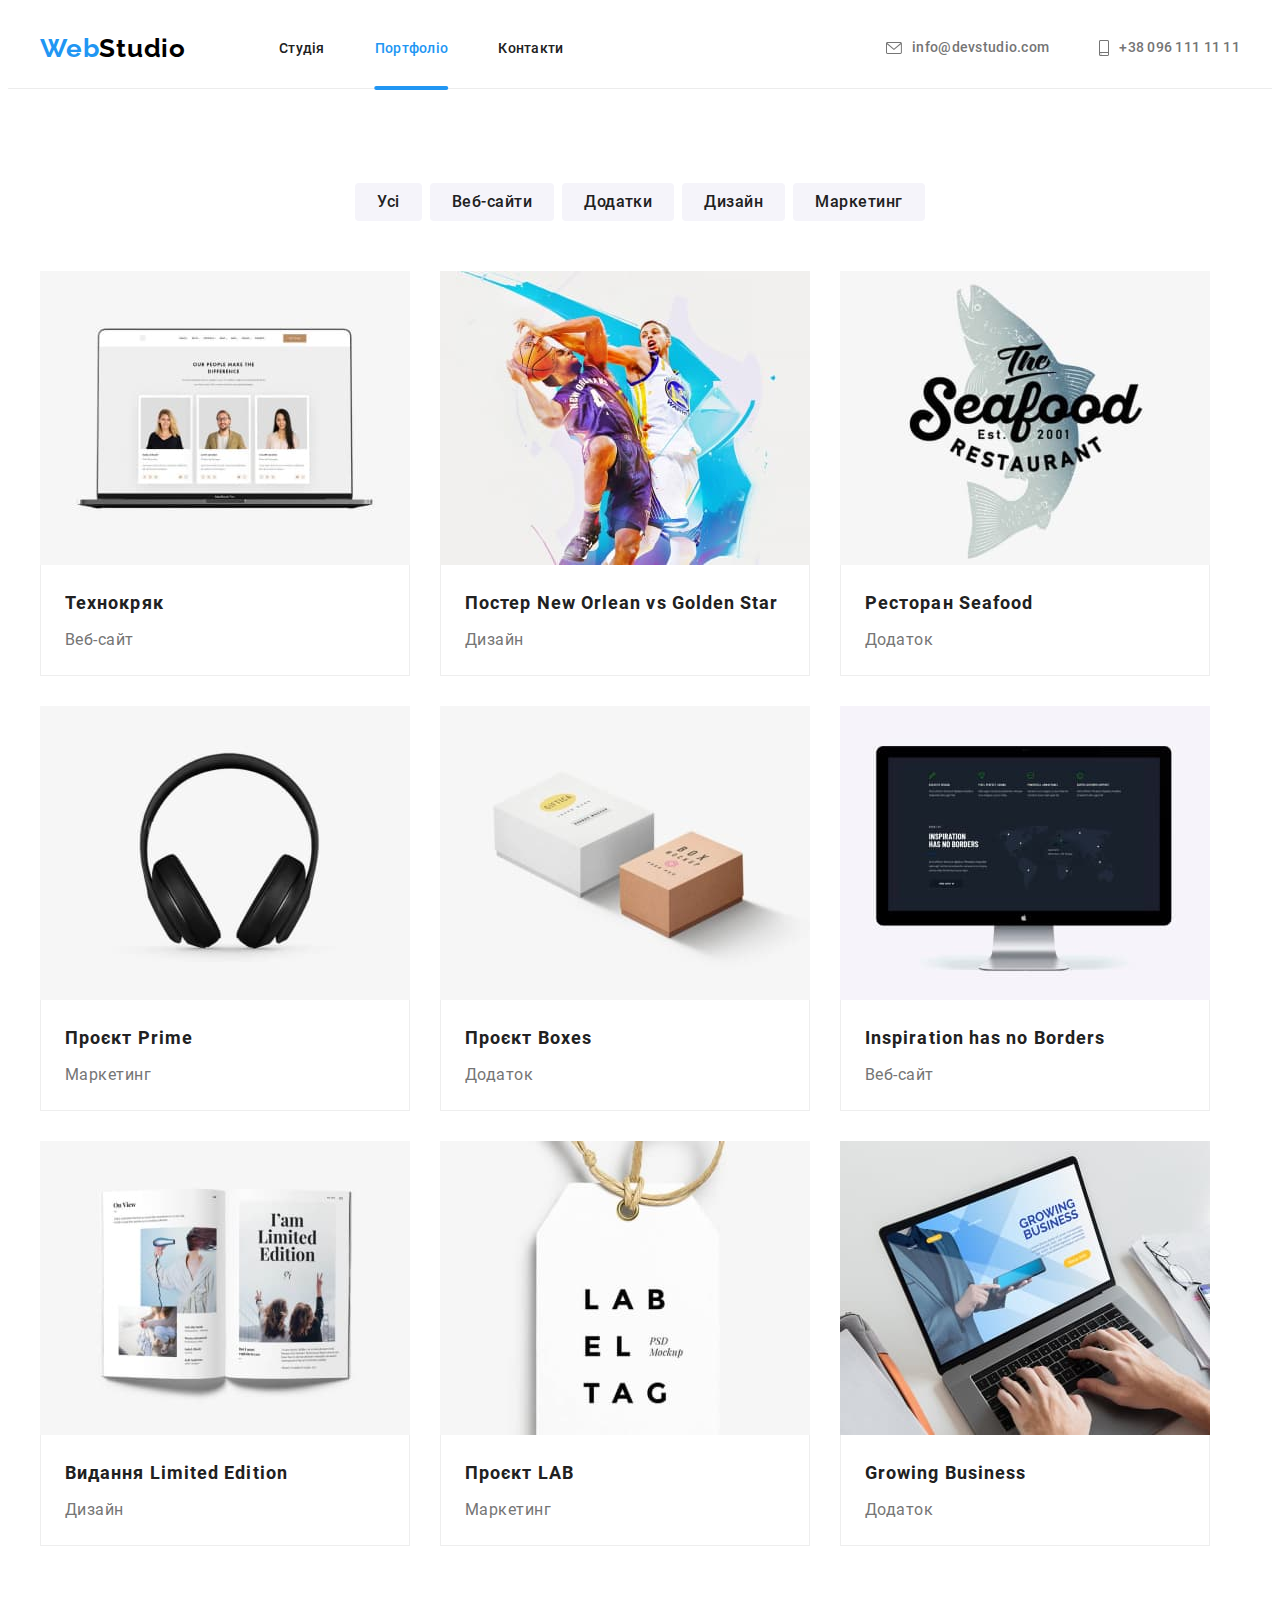
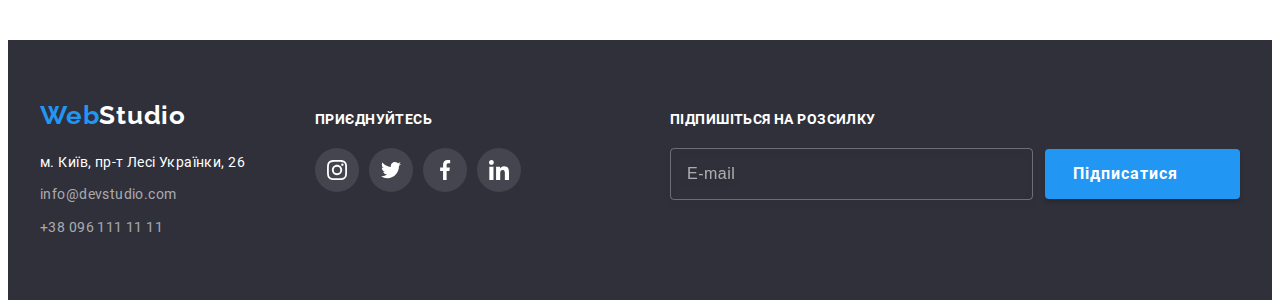
==== commit 62d5c84f: "Fix fonts and animation" ====
--- a/portfolio.html
+++ b/portfolio.html
@@ -14,7 +14,6 @@
       referrerpolicy="no-referrer"
     />
     <link rel="stylesheet" href="./css/main.min.css" />
-    <link rel="stylesheet" href="./css/style.css" />
   </head>
   <body>
     <header class="header">
@@ -287,40 +286,40 @@
     </main>
     <footer class="footer">
       <div class="footer-wrap">
-        <div class="footer-address-wrap">
+        <div class="footer-contacts footer-contacts__wrap">
           <a href="./index.html" class="logo"
             >Web<span class="logo logo--light-theme">Studio</span></a
           >
           <address class="address">
-            <ul class="address-list list">
-              <li class="address-list-item">
+            <ul class="address__list list">
+              <li class="address__item">
                 <a
                   href="https://goo.gl/maps/3BvKEKhX9x1HWo9JA"
                   target="_blank"
                   rel="noopener noreferrer nofollow"
-                  class="footer-address link"
+                  class="footer-address address__link link"
                   >м. Київ, пр-т Лесі Українки, 26
                 </a>
               </li>
-              <li class="address-list-item">
-                <a href="mailto:info@devstudio.com" class="footer-link link">info@devstudio.com</a>
+              <li class="address__item">
+                <a href="mailto:info@devstudio.com" class="address__link link">info@devstudio.com</a>
               </li>
-              <li class="address-list-item">
-                <a href="tel:+380961111111" class="footer-link link">+38 096 111 11 11</a>
+              <li class="address__item">
+                <a href="tel:+380961111111" class="address__link link">+38 096 111 11 11</a>
               </li>
             </ul>
           </address>
         </div>
-        <div class="social footer-social">
+        <div class="footer-social footer-social__wrapper">
           <h2 class="footer-social__title">Приєднуйтесь</h2>
-          <ul class="footer-social__list list">
+          <ul class="social footer-social__list list">
             <li class="social__item">
               <a
                 href="https://instargram.com"
                 target="_blank"
                 rel="noopener noreferrer"
                 aria-label="іконка Instargram"
-                class="footer-social__link social__link link"
+                class="social__link footer-social__link link"
               >
                 <svg class="footer-social__icon" width="20px" height="20px">
                   <use href="./img/sprite.svg#icon-instagram"></use>
--- a/css/main.min.css
+++ b/css/main.min.css
@@ -1 +1 @@
-:root{--main-text-color: #757575;--title-text-color: #212121;--secondary-title-color: #FFFFFF;--accent-color: #2196F3;--background-color: #FFFFFF;--secondary-bcg-color: #F5F4FA;--logo-color: #000000;--footer-bcg-color: #2F303A;--footer-link-color: rgba(255, 255, 255, 0.6);--font-size-main: 14px;--font-size-secondary: 16px;--main-font: "Roboto", sans-serif;--secondary-font:"Raleway", sans-serif;--indent: 30px;--anim-duration: 250ms;--anim-timing-function: cubic-bezier(0.4, 0, 0.2, 1)}.visually-hidden{position:absolute;white-space:nowrap;width:1px;height:1px;overflow:hidden;border:0;padding:0;clip:rect(0 0 0 0);-webkit-clip-path:inset(50%);clip-path:inset(50%);margin:-1px}.portfolio,.customer,.team,.work,.benefits{padding-top:94px;padding-bottom:94px}.portfolio,.footer-wrap,.customer,.work,.benefits,.header-container{width:1200px;padding-right:15px;padding-left:15px;margin-right:auto;margin-left:auto}.modal-form-btn{display:block;-webkit-box-align:center;-ms-flex-align:center;align-items:center;text-align:center;font-family:inherit;font-weight:700;font-size:var(--font-size-secondary);line-height:30px;letter-spacing:.06em;background-color:var(--accent-color);color:var(--secondary-title-color);-webkit-box-shadow:0px 4px 4px rgba(0,0,0,.15);box-shadow:0px 4px 4px rgba(0,0,0,.15);border:none;border-radius:4px;cursor:pointer}.modal-form-btn:hover,.modal-form-btn:focus{-webkit-animation:pulsate-bck .5s ease-in-out infinite both;animation:pulsate-bck .5s ease-in-out infinite both}body{font-family:var(--main-font);font-style:normal;font-size:var(--font-size-main);letter-spacing:.03em;color:var(--main-text-color);background-color:var(--background-color)}h1,h2,h3,h4,h5,h6,p{margin:0}img{display:block;max-width:100%;height:auto}.list{list-style:none;margin:0;padding:0}.link,.logo{text-decoration:none}@-webkit-keyframes scale-in-ver-top{0%{-webkit-transform:scaleY(0) translate(-50%, -50%);transform:scaleY(0) translate(-50%, -50%);-webkit-transform-origin:100% 0%;transform-origin:100% 0%;opacity:.2}50%{-webkit-transform:scaleY(0.5) translate(-50%, -50%);transform:scaleY(0.5) translate(-50%, -50%);-webkit-transform-origin:100% 0%;transform-origin:100% 0%;opacity:.5}100%{-webkit-transform:scaleY(1) translate(-50%, -50%);transform:scaleY(1) translate(-50%, -50%);-webkit-transform-origin:100% 0%;transform-origin:100% 0%;opacity:1}}@keyframes scale-in-ver-top{0%{-webkit-transform:scaleY(0) translate(-50%, -50%);transform:scaleY(0) translate(-50%, -50%);-webkit-transform-origin:100% 0%;transform-origin:100% 0%;opacity:.2}50%{-webkit-transform:scaleY(0.5) translate(-50%, -50%);transform:scaleY(0.5) translate(-50%, -50%);-webkit-transform-origin:100% 0%;transform-origin:100% 0%;opacity:.5}100%{-webkit-transform:scaleY(1) translate(-50%, -50%);transform:scaleY(1) translate(-50%, -50%);-webkit-transform-origin:100% 0%;transform-origin:100% 0%;opacity:1}}@-webkit-keyframes pulsate-bck{0%{-webkit-transform:scale(1);transform:scale(1)}50%{-webkit-transform:scale(0.98);transform:scale(0.98)}100%{-webkit-transform:scale(1);transform:scale(1)}}@keyframes pulsate-bck{0%{-webkit-transform:scale(1);transform:scale(1)}50%{-webkit-transform:scale(0.98);transform:scale(0.98)}100%{-webkit-transform:scale(1);transform:scale(1)}}.section{padding-top:94px;padding-bottom:94px}.container{width:1200px;padding-right:15px;padding-left:15px;margin-right:auto;margin-left:auto}.section-title{text-align:center;margin-bottom:50px}.title{font-weight:700;font-size:36px;line-height:1.1666666667;letter-spacing:.03em;color:var(--title-text-color)}.undertitle{color:var(--title-text-color)}@font-face{font-family:"Roboto";font-style:normal;font-weight:400;src:url("../fonts/roboto-v30-latin_cyrillic-regular.eot");src:local(""),url("../fonts/roboto-v30-latin_cyrillic-regular.eot?#iefix") format("embedded-opentype"),url("../fonts/roboto-v30-latin_cyrillic-regular.woff2") format("woff2"),url("../fonts/roboto-v30-latin_cyrillic-regular.woff") format("woff"),url("../fonts/roboto-v30-latin_cyrillic-regular.ttf") format("truetype"),url("../fonts/roboto-v30-latin_cyrillic-regular.svg#Roboto") format("svg")}@font-face{font-family:"Roboto";font-style:normal;font-weight:500;src:url("../fonts/roboto-v30-latin_cyrillic-500.eot");src:local(""),url("../fonts/roboto-v30-latin_cyrillic-500.eot?#iefix") format("embedded-opentype"),url("../fonts/roboto-v30-latin_cyrillic-500.woff2") format("woff2"),url("../fonts/roboto-v30-latin_cyrillic-500.woff") format("woff"),url("../fonts/roboto-v30-latin_cyrillic-500.ttf") format("truetype"),url("../fonts/roboto-v30-latin_cyrillic-500.svg#Roboto") format("svg")}@font-face{font-family:"Roboto";font-style:normal;font-weight:700;src:url("../fonts/roboto-v30-latin_cyrillic-700.eot");src:local(""),url("../fonts/roboto-v30-latin_cyrillic-700.eot?#iefix") format("embedded-opentype"),url("../fonts/roboto-v30-latin_cyrillic-700.woff2") format("woff2"),url("../fonts/roboto-v30-latin_cyrillic-700.woff") format("woff"),url("../fonts/roboto-v30-latin_cyrillic-700.ttf") format("truetype"),url("../fonts/roboto-v30-latin_cyrillic-700.svg#Roboto") format("svg")}@font-face{font-family:"Roboto";font-style:normal;font-weight:900;src:url("../fonts/roboto-v30-latin_cyrillic-900.eot");src:local(""),url("../fonts/roboto-v30-latin_cyrillic-900.eot?#iefix") format("embedded-opentype"),url("../fonts/roboto-v30-latin_cyrillic-900.woff2") format("woff2"),url("../fonts/roboto-v30-latin_cyrillic-900.woff") format("woff"),url("../fonts/roboto-v30-latin_cyrillic-900.ttf") format("truetype"),url("../fonts/roboto-v30-latin_cyrillic-900.svg#Roboto") format("svg")}@font-face{font-family:"Raleway";font-style:normal;font-weight:700;src:url("../fonts/raleway-v28-latin-700.eot");src:local(""),url("../fonts/raleway-v28-latin-700.eot?#iefix") format("embedded-opentype"),url("../fonts/raleway-v28-latin-700.woff2") format("woff2"),url("../fonts/raleway-v28-latin-700.woff") format("woff"),url("../fonts/raleway-v28-latin-700.ttf") format("truetype"),url("../fonts/raleway-v28-latin-700.svg#Raleway") format("svg")}.main-button{display:block;-webkit-box-align:center;-ms-flex-align:center;align-items:center;text-align:center;font-family:inherit;font-weight:700;font-size:var(--font-size-secondary);line-height:30px;letter-spacing:.06em;background-color:var(--accent-color);color:var(--secondary-title-color);-webkit-box-shadow:0px 4px 4px rgba(0,0,0,.15);box-shadow:0px 4px 4px rgba(0,0,0,.15);border:none;border-radius:4px;cursor:pointer}.main-button:hover,.main-button:focus{-webkit-animation:pulsate-bck .5s ease-in-out infinite both;animation:pulsate-bck .5s ease-in-out infinite both}.header-container{display:-webkit-box;display:-ms-flexbox;display:flex;-webkit-box-align:center;-ms-flex-align:center;align-items:center}.header{border-bottom:1px solid #ececec}.logo{font-family:var(--secondary-font);color:var(--accent-color);font-weight:700;font-size:26px;line-height:1.19;letter-spacing:.03em}.logo--dark-theme{color:var(--logo-color)}.logo--light-theme{color:var(--secondary-title-color)}.header-logo{margin-right:93px}.nav{margin-right:auto}.nav__list{display:-webkit-box;display:-ms-flexbox;display:flex;-webkit-box-align:center;-ms-flex-align:center;align-items:center;gap:50px}.header-nav__link{position:relative;display:block;padding-top:32px;padding-bottom:32px;-webkit-transition-property:color;transition-property:color;-webkit-transition-duration:var(--anim-duration);transition-duration:var(--anim-duration);-webkit-transition-timing-function:var(--anim-timing-function);transition-timing-function:var(--anim-timing-function)}.nav__link{font-weight:500;font-size:var(--font-size-main);line-height:1.1428571429;letter-spacing:.02em;color:var(--title-text-color)}.nav__link:hover,.nav__link:focus{color:var(--accent-color)}.nav__link--current{color:var(--accent-color)}.nav__link--current::after{content:"";position:absolute;left:50%;bottom:-2px;-webkit-transform:translateX(-50%);transform:translateX(-50%);display:block;width:100%;height:4px;border-radius:2px;background-color:var(--accent-color)}.header-contacts{display:-webkit-box;display:-ms-flexbox;display:flex;-webkit-box-align:center;-ms-flex-align:center;align-items:center;gap:50px}.header-contacts__link{display:-webkit-inline-box;display:-ms-inline-flexbox;display:inline-flex;-webkit-box-align:center;-ms-flex-align:center;align-items:center;padding-top:32px;padding-bottom:32px;-webkit-transition-property:color;transition-property:color;-webkit-transition-duration:var(--anim-duration);transition-duration:var(--anim-duration);-webkit-transition-timing-function:var(--anim-timing-function);transition-timing-function:var(--anim-timing-function)}.contacts__link{color:var(--main-text-color);font-weight:500;font-size:var(--font-size-main);line-height:1.14;letter-spacing:.02em}.contacts__link:hover,.contacts__link:focus{color:var(--accent-color)}.contacts__icon{margin-right:10px;fill:currentColor}.hero{max-width:1600px;margin:0 auto;background-color:#c4c4c4;background-image:-webkit-gradient(linear, left top, right top, from(rgba(47, 48, 58, 0.4)), to(rgba(47, 48, 58, 0.4))),url(../img/hero-bcg.jpg);background-image:linear-gradient(to right, rgba(47, 48, 58, 0.4), rgba(47, 48, 58, 0.4)),url(../img/hero-bcg.jpg);background-size:cover;background-repeat:no-repeat;text-align:center;padding:200px 0}.hero__title{width:696px;margin:0 auto;margin-bottom:30px;color:var(--secondary-title-color);font-weight:900;font-size:44px;line-height:1.36;letter-spacing:.06em;text-transform:uppercase}.hero-button{display:inline-block;min-width:216px;padding:10px 32px}.benefits-section{padding-bottom:0}.benefits__wrapper{display:-webkit-box;display:-ms-flexbox;display:flex;-webkit-box-pack:center;-ms-flex-pack:center;justify-content:center;-webkit-box-align:center;-ms-flex-align:center;align-items:center;width:270px;height:120px;background-color:var(--secondary-bcg-color);margin-bottom:30px}.benefits__list{display:-webkit-box;display:-ms-flexbox;display:flex}.benefits__item:not(:last-child){margin-right:30px}.benefits__title{text-transform:uppercase;margin-bottom:10px}.benefits__text{font-size:var(--font-size-main);line-height:1.7;letter-spacing:.03em}.work__list{display:-webkit-box;display:-ms-flexbox;display:flex}.work__item{position:relative}.work__item:not(:last-child){margin-right:var(--indent)}.overlay-text{display:-webkit-box;display:-ms-flexbox;display:flex;-webkit-box-align:center;-ms-flex-align:center;align-items:center;-webkit-box-pack:center;-ms-flex-pack:center;justify-content:center;font-weight:700;line-height:1.14;text-transform:uppercase;color:var(--secondary-title-color);position:absolute;bottom:0;width:100%;height:70px;background:rgba(47,48,58,.8);-webkit-backdrop-filter:blur(2px);backdrop-filter:blur(2px)}.team{background-color:var(--secondary-bcg-color)}.team__list{display:-webkit-box;display:-ms-flexbox;display:flex;-ms-flex-wrap:wrap;flex-wrap:wrap}.team__item{background-color:var(--background-color);-webkit-box-shadow:0px 1px 3px rgba(0,0,0,.12),0px 1px 1px rgba(0,0,0,.14),0px 2px 1px rgba(0,0,0,.2);box-shadow:0px 1px 3px rgba(0,0,0,.12),0px 1px 1px rgba(0,0,0,.14),0px 2px 1px rgba(0,0,0,.2);border-radius:0px 0px 4px 4px}.team__item:not(:last-child){margin-right:var(--indent)}.team__wrapper{padding-top:30px;padding-bottom:30px}.team__title{font-weight:500;font-size:var(--font-size-secondary);line-height:1.18;text-align:center;letter-spacing:.03em;margin-bottom:10px}.team__text{font-size:var(--font-size-secondary);line-height:1.18;text-align:center;letter-spacing:.03em}.customer__list{display:-webkit-box;display:-ms-flexbox;display:flex;gap:30px}.customer__link{display:-webkit-box;display:-ms-flexbox;display:flex;-webkit-box-pack:center;-ms-flex-pack:center;justify-content:center;-webkit-box-align:center;-ms-flex-align:center;align-items:center;width:170px;height:92px;color:#afb1b8;border:1px solid #afb1b8;border-radius:4px;-webkit-transition-property:color,border-color;transition-property:color,border-color;-webkit-transition-duration:var(--anim-duration);transition-duration:var(--anim-duration);-webkit-transition-timing-function:var(--anim-timing-function);transition-timing-function:var(--anim-timing-function)}.customer__link:hover,.customer__link:focus{color:var(--accent-color);border-color:var(--accent-color)}.customer__icon{fill:currentColor}.footer{padding:60px 0;background-color:var(--footer-bcg-color)}.footer-wrap{display:-webkit-box;display:-ms-flexbox;display:flex;-webkit-box-align:baseline;-ms-flex-align:baseline;align-items:baseline;-webkit-box-pack:justify;-ms-flex-pack:justify;justify-content:space-between}.footer-address-wrap{margin-right:70px}.address-list{margin-top:20px;font-style:normal;font-size:var(--font-size-main);line-height:1.7;letter-spacing:.03em}.address-list-item:not(:last-child){margin-bottom:9px}.footer .footer-address.link{color:var(--secondary-title-color);-webkit-transition-property:color;transition-property:color;-webkit-transition-duration:var(--anim-duration);transition-duration:var(--anim-duration);-webkit-transition-timing-function:var(--anim-timing-function);transition-timing-function:var(--anim-timing-function)}.footer .link{color:var(--footer-link-color);-webkit-transition-property:color,border-color;transition-property:color,border-color;-webkit-transition-duration:var(--anim-duration);transition-duration:var(--anim-duration);-webkit-transition-timing-function:var(--anim-timing-function);transition-timing-function:var(--anim-timing-function)}.footer .link:hover,.footer .link:focus{color:var(--accent-color)}.footer-form{display:-webkit-box;display:-ms-flexbox;display:flex;-webkit-box-pack:end;-ms-flex-pack:end;justify-content:flex-end;-webkit-box-align:center;-ms-flex-align:center;align-items:center;gap:12px;width:570px}.footer-form__label{display:-webkit-inline-box;display:-ms-inline-flexbox;display:inline-flex;-webkit-box-flex:1;-ms-flex-positive:1;flex-grow:1}.footer-form__field{width:100%;height:50px;padding:0 16px;color:var(--secondary-title-color);font-size:16px;background-color:rgba(0,0,0,0);border:1px solid rgba(255,255,255,.3);-webkit-filter:drop-shadow(0px 4px 4px rgba(0, 0, 0, 0.15));filter:drop-shadow(0px 4px 4px rgba(0, 0, 0, 0.15));border-radius:4px}.footer-form__field::-webkit-input-placeholder{font-size:16px;line-height:1.25;letter-spacing:.03em;color:rgba(255,255,255,.6)}.footer-form__field::-moz-placeholder{font-size:16px;line-height:1.25;letter-spacing:.03em;color:rgba(255,255,255,.6)}.footer-form__field:-ms-input-placeholder{font-size:16px;line-height:1.25;letter-spacing:.03em;color:rgba(255,255,255,.6)}.footer-form__field::-ms-input-placeholder{font-size:16px;line-height:1.25;letter-spacing:.03em;color:rgba(255,255,255,.6)}.footer-form__field::placeholder{font-size:16px;line-height:1.25;letter-spacing:.03em;color:rgba(255,255,255,.6)}.footer-form__btn{display:-webkit-inline-box;display:-ms-inline-flexbox;display:inline-flex;padding:10px 28px}.footer-form__btn::after{content:"";width:24px;height:24px;margin-left:10px;background-image:url(../icons/footer-send.svg);background-size:contain}.social__list{display:-webkit-box;display:-ms-flexbox;display:flex;-webkit-box-pack:center;-ms-flex-pack:center;justify-content:center;gap:10px;padding-bottom:30px}.social__item{width:44px;height:44px}.social__link{display:-webkit-box;display:-ms-flexbox;display:flex;-webkit-box-pack:center;-ms-flex-pack:center;justify-content:center;-webkit-box-align:center;-ms-flex-align:center;align-items:center;width:100%;height:100%;border-radius:50%;-webkit-transition-property:color,background-color;transition-property:color,background-color;-webkit-transition-duration:var(--anim-duration);transition-duration:var(--anim-duration);-webkit-transition-timing-function:var(--anim-timing-function);transition-timing-function:var(--anim-timing-function)}.team-social__link{color:#afb1b8}.team-social__link:hover,.team-social__link:focus{color:var(--secondary-title-color);background-color:var(--accent-color)}.social__icon{fill:currentColor}.social__icon:hover,.social__icon:focus{fill:currentColor}.footer-social{margin-right:auto}.footer-social__title{font-weight:700;font-size:var(--font-size-main);line-height:1.14;letter-spacing:.03em;text-transform:uppercase;color:var(--secondary-title-color);margin-bottom:20px}.footer-social__list{display:-webkit-box;display:-ms-flexbox;display:flex;gap:10px}.footer-social__link{background-color:rgba(255,255,255,.1);color:var(--secondary-title-color)}.footer-social__link:hover,.footer-social__link:focus{background-color:var(--accent-color)}.footer-social__icon{fill:var(--secondary-title-color)}.filter-list{display:-webkit-box;display:-ms-flexbox;display:flex;-webkit-box-pack:center;-ms-flex-pack:center;justify-content:center;gap:8px;margin-bottom:50px}.filter-btn{padding:6px 22px;font-family:inherit;font-weight:500;font-size:var(--font-size-secondary);line-height:1.62;text-align:center;letter-spacing:.03em;background-color:var(--secondary-bcg-color);color:var(--title-text-color);border:none;border-radius:4px;-webkit-transition-property:color,background-color,-webkit-box-shadow;transition-property:color,background-color,-webkit-box-shadow;transition-property:color,background-color,box-shadow;transition-property:color,background-color,box-shadow,-webkit-box-shadow;-webkit-transition-duration:var(--anim-duration);transition-duration:var(--anim-duration);-webkit-transition-timing-function:var(--anim-timing-function);transition-timing-function:var(--anim-timing-function)}.filter-btn:hover,.filter-btn:focus{background-color:var(--accent-color);color:var(--secondary-title-color);-webkit-box-shadow:0px 3px 1px rgba(0,0,0,.1),0px 1px 2px rgba(0,0,0,.08),0px 2px 2px rgba(0,0,0,.12);box-shadow:0px 3px 1px rgba(0,0,0,.1),0px 1px 2px rgba(0,0,0,.08),0px 2px 2px rgba(0,0,0,.12)}.gallery-list{display:-webkit-box;display:-ms-flexbox;display:flex;-ms-flex-wrap:wrap;flex-wrap:wrap;gap:var(--indent)}.gallery-thumbs{position:relative;overflow:hidden}.gallery-image{display:inline-block;-webkit-transition-property:-webkit-box-shadow;transition-property:-webkit-box-shadow;transition-property:box-shadow;transition-property:box-shadow, -webkit-box-shadow;-webkit-transition-duration:var(--anim-duration);transition-duration:var(--anim-duration);-webkit-transition-timing-function:var(--anim-timing-function);transition-timing-function:var(--anim-timing-function)}.gallery-image:hover,.gallery-image:focus{-webkit-box-shadow:0px 1px 1px rgba(0,0,0,.12),0px 4px 4px rgba(0,0,0,.06),1px 4px 6px rgba(0,0,0,.16);box-shadow:0px 1px 1px rgba(0,0,0,.12),0px 4px 4px rgba(0,0,0,.06),1px 4px 6px rgba(0,0,0,.16)}.gallery-image:hover .overlay-gallery,.gallery-image:focus .overlay-gallery{-webkit-transform:translateY(0);transform:translateY(0)}.gallery-description{background:var(--background-color);border:1px solid #eee;border-top:none;padding:20px 24px}.gallery-title{font-weight:700;font-size:16px;line-height:1.875;letter-spacing:.03em;color:var(--title-text-color);margin-bottom:4px}.gallery-item-text{font-size:var(--font-size-secondary);line-height:1.87;letter-spacing:.03em;color:var(--main-text-color)}.overlay-gallery{position:absolute;top:0;left:0;-webkit-transform:translateY(100%);transform:translateY(100%);width:100%;height:100%;padding-left:24px;padding-right:24px;display:-webkit-box;display:-ms-flexbox;display:flex;-webkit-box-align:center;-ms-flex-align:center;align-items:center;background-color:rgba(33,150,243,.9);-webkit-transition-property:-webkit-transform;transition-property:-webkit-transform;transition-property:transform;transition-property:transform, -webkit-transform;-webkit-transition-duration:var(--anim-duration);transition-duration:var(--anim-duration);-webkit-transition-timing-function:var(--anim-timing-function);transition-timing-function:var(--anim-timing-function)}.overlay-gallery-text{font-size:18px;line-height:1.5555555556;letter-spacing:.03em;color:var(--secondary-title-color)}.backdrop{position:fixed;top:0;left:0;width:100%;height:100%;background-color:rgba(0,0,0,.2);-webkit-backdrop-filter:blur(1px);backdrop-filter:blur(1px);-webkit-transition-property:opacity,visibility;transition-property:opacity,visibility;-webkit-transition-duration:var(--anim-duration);transition-duration:var(--anim-duration);-webkit-transition-timing-function:var(--anim-timing-function);transition-timing-function:var(--anim-timing-function)}.backdrop.is-hidden{opacity:0;visibility:hidden;pointer-events:none}.modal{position:absolute;top:50%;left:50%;padding:40px;-webkit-transform:translateX(-50%) translateY(-50%);transform:translateX(-50%) translateY(-50%);width:530px;min-height:580px;background-color:var(--background-color);-webkit-box-shadow:0px 1px 3px rgba(0,0,0,.12),0px 1px 1px rgba(0,0,0,.14),0px 2px 1px rgba(0,0,0,.2);box-shadow:0px 1px 3px rgba(0,0,0,.12),0px 1px 1px rgba(0,0,0,.14),0px 2px 1px rgba(0,0,0,.2);border-radius:4px}.modal.modal-animation{-webkit-animation:scale-in-ver-top .6s cubic-bezier(0.25, 0.46, 0.45, 0.94) both;animation:scale-in-ver-top .6s cubic-bezier(0.25, 0.46, 0.45, 0.94) both}.modal-btn{position:absolute;top:8px;right:8px;display:-webkit-inline-box;display:-ms-inline-flexbox;display:inline-flex;-webkit-box-align:center;-ms-flex-align:center;align-items:center;-webkit-box-pack:center;-ms-flex-pack:center;justify-content:center;padding:0;width:30px;height:30px;border-radius:50%;background-color:var(--background-color);border:1px solid rgba(0,0,0,.1)}.modal-icon{fill:var(--logo-color);-webkit-transition-property:fill;transition-property:fill;-webkit-transition-duration:var(--anim-duration);transition-duration:var(--anim-duration);-webkit-transition-timing-function:var(--anim-timing-function);transition-timing-function:var(--anim-timing-function)}.modal-btn:hover .modal-icon,.modal-btn:focus .modal-icon{fill:var(--accent-color)}.modal-label{display:block;margin-bottom:12px;text-align:center;font-weight:700;font-size:20px;line-height:1.15;letter-spacing:.03em;color:var(--title-text-color)}.modal-form-group{margin-bottom:20px}.modal-form-label{display:block;font-size:12px;margin-bottom:4px;font-size:12px;line-height:1.1666666667;letter-spacing:.01em;color:var(--main-text-color)}.modal-form-wrapper{position:relative;margin-bottom:10px}.modal-form-field{width:100%;height:40px;padding-left:42px;padding-right:42px;border:1px solid rgba(33,33,33,.2);border-radius:4px;outline:1px solid rgba(0,0,0,0);outline-offset:-1px;-webkit-transition-property:outline;transition-property:outline;-webkit-transition-duration:var(--anim-duration);transition-duration:var(--anim-duration);-webkit-transition-timing-function:var(--anim-timing-function);transition-timing-function:var(--anim-timing-function)}.modal-form-field:focus{outline:1px solid var(--accent-color)}.modal-form-icon{position:absolute;top:50%;left:12px;-webkit-transform:translateY(-50%);transform:translateY(-50%);-webkit-transition-property:fill;transition-property:fill;-webkit-transition-duration:var(--anim-duration);transition-duration:var(--anim-duration);-webkit-transition-timing-function:var(--anim-timing-function);transition-timing-function:var(--anim-timing-function)}.modal-form-field:focus+.modal-form-icon{fill:var(--accent-color)}.modal-form-message{display:block;width:100%;height:120px;resize:none;padding:12px 16px;border:1px solid rgba(33,33,33,.2);border-radius:4px;outline:1px solid rgba(0,0,0,0);outline-offset:-1px;-webkit-transition-property:outline;transition-property:outline;-webkit-transition-duration:var(--anim-duration);transition-duration:var(--anim-duration);-webkit-transition-timing-function:var(--anim-timing-function);transition-timing-function:var(--anim-timing-function)}.modal-form-message:focus{outline:1px solid var(--accent-color)}.modal-form-message::-webkit-input-placeholder{font-size:12px;line-height:1.1666666667;letter-spacing:.01em;color:rgba(117,117,117,.5)}.modal-form-message::-moz-placeholder{font-size:12px;line-height:1.1666666667;letter-spacing:.01em;color:rgba(117,117,117,.5)}.modal-form-message:-ms-input-placeholder{font-size:12px;line-height:1.1666666667;letter-spacing:.01em;color:rgba(117,117,117,.5)}.modal-form-message::-ms-input-placeholder{font-size:12px;line-height:1.1666666667;letter-spacing:.01em;color:rgba(117,117,117,.5)}.modal-form-message::placeholder{font-size:12px;line-height:1.1666666667;letter-spacing:.01em;color:rgba(117,117,117,.5)}.modal-form-agreement{display:-webkit-box;display:-ms-flexbox;display:flex;-webkit-box-align:center;-ms-flex-align:center;align-items:center;-webkit-box-pack:center;-ms-flex-pack:center;justify-content:center;gap:10px;margin-bottom:30px}.modal-form-agreement-text{line-height:1.7142857143;letter-spacing:.03em;color:var(--main-text-color);-webkit-user-select:none;-moz-user-select:none;-ms-user-select:none;user-select:none}.modal-form-agreement-link{color:var(--accent-color);text-underline-offset:2px}.modal-form-checkbox{-webkit-appearance:none;-moz-appearance:none;appearance:none;width:16px;height:15px;outline:2px solid rgba(0,0,0,0);outline-offset:-2px;border:2px solid var(--title-text-color);border-radius:2px;background-position:center;background-repeat:no-repeat;background-size:0;-webkit-transition-property:background-size,background-color,outline-color;transition-property:background-size,background-color,outline-color;-webkit-transition-duration:var(--anim-duration);transition-duration:var(--anim-duration);-webkit-transition-timing-function:var(--anim-timing-function);transition-timing-function:var(--anim-timing-function)}.modal-form-checkbox:checked{outline-color:var(--accent-color);background-color:var(--accent-color);background-size:12px 11px;background-image:url("data:image/svg+xml,%3Csvg width='13' height='10' viewBox='0 0 13 10' fill='none' xmlns='http://www.w3.org/2000/svg'%3E%3Cpath d='M1.95703 4.75166L1.88825 4.68604L1.81923 4.75141L0.93123 5.59258L0.854858 5.66492L0.930974 5.73753L4.42671 9.07236L4.49574 9.1382L4.56476 9.07236L12.069 1.91352L12.1449 1.84116L12.069 1.76881L11.1873 0.927644L11.1183 0.861826L11.0493 0.927611L4.49577 7.17353L1.95703 4.75166Z' fill='white' stroke='white' stroke-width='0.2'/%3E%3C/svg%3E")}.modal-form-btn{margin:0 auto;padding:10px 52px}/*# sourceMappingURL=main.min.css.map */+:root{--main-text-color: #757575;--title-text-color: #212121;--secondary-title-color: #FFFFFF;--accent-color: #2196F3;--background-color: #FFFFFF;--secondary-bcg-color: #F5F4FA;--logo-color: #000000;--footer-bcg-color: #2F303A;--footer-link-color: rgba(255, 255, 255, 0.6);--font-size-main: 14px;--font-size-secondary: 16px;--main-font: "Roboto", sans-serif;--secondary-font:"Raleway", sans-serif;--indent: 30px;--anim-duration: 300ms;--anim-timing-function: cubic-bezier(0.4, 0, 0.2, 1)}.visually-hidden{position:absolute;white-space:nowrap;width:1px;height:1px;overflow:hidden;border:0;padding:0;clip:rect(0 0 0 0);-webkit-clip-path:inset(50%);clip-path:inset(50%);margin:-1px}.portfolio,.customer,.team,.work,.benefits{padding-top:94px;padding-bottom:94px}.portfolio,.footer-wrap,.customer,.work,.benefits,.header-container{width:1200px;padding-right:15px;padding-left:15px;margin-right:auto;margin-left:auto}.modal-form-btn{display:block;-webkit-box-align:center;-ms-flex-align:center;align-items:center;text-align:center;font-family:inherit;font-weight:700;font-size:var(--font-size-secondary);line-height:30px;letter-spacing:.06em;background-color:var(--accent-color);color:var(--secondary-title-color);-webkit-box-shadow:0px 4px 4px rgba(0,0,0,.15);box-shadow:0px 4px 4px rgba(0,0,0,.15);border:none;border-radius:4px;cursor:pointer}.modal-form-btn:hover,.modal-form-btn:focus{-webkit-animation:pulsate-bck .5s ease-in-out infinite both;animation:pulsate-bck .5s ease-in-out infinite both}body{font-family:var(--main-font);font-style:normal;font-size:var(--font-size-main);letter-spacing:.03em;color:var(--main-text-color);background-color:var(--background-color)}h1,h2,h3,h4,h5,h6,p{margin:0}img{display:block;max-width:100%;height:auto}.list{list-style:none;margin:0;padding:0}.link,.logo{text-decoration:none}@-webkit-keyframes scale-in-ver-top{0%{-webkit-transform:scaleY(0) translate(-50%, -50%);transform:scaleY(0) translate(-50%, -50%);-webkit-transform-origin:100% 0%;transform-origin:100% 0%;opacity:.2}50%{-webkit-transform:scaleY(0.5) translate(-50%, -50%);transform:scaleY(0.5) translate(-50%, -50%);-webkit-transform-origin:100% 0%;transform-origin:100% 0%;opacity:.5}100%{-webkit-transform:scaleY(1) translate(-50%, -50%);transform:scaleY(1) translate(-50%, -50%);-webkit-transform-origin:100% 0%;transform-origin:100% 0%;opacity:1}}@keyframes scale-in-ver-top{0%{-webkit-transform:scaleY(0) translate(-50%, -50%);transform:scaleY(0) translate(-50%, -50%);-webkit-transform-origin:100% 0%;transform-origin:100% 0%;opacity:.2}50%{-webkit-transform:scaleY(0.5) translate(-50%, -50%);transform:scaleY(0.5) translate(-50%, -50%);-webkit-transform-origin:100% 0%;transform-origin:100% 0%;opacity:.5}100%{-webkit-transform:scaleY(1) translate(-50%, -50%);transform:scaleY(1) translate(-50%, -50%);-webkit-transform-origin:100% 0%;transform-origin:100% 0%;opacity:1}}@-webkit-keyframes pulsate-bck{0%{-webkit-transform:scale(1);transform:scale(1)}50%{-webkit-transform:scale(0.98);transform:scale(0.98)}100%{-webkit-transform:scale(1);transform:scale(1)}}@keyframes pulsate-bck{0%{-webkit-transform:scale(1);transform:scale(1)}50%{-webkit-transform:scale(0.98);transform:scale(0.98)}100%{-webkit-transform:scale(1);transform:scale(1)}}.section{padding-top:94px;padding-bottom:94px}.container{width:1200px;padding-right:15px;padding-left:15px;margin-right:auto;margin-left:auto}.section-title{text-align:center;margin-bottom:50px}.title{font-weight:700;font-size:36px;line-height:1.1666666667;letter-spacing:.03em;color:var(--title-text-color)}.undertitle{color:var(--title-text-color)}@font-face{font-family:"Roboto";font-style:normal;font-weight:400;src:url("../fonts/roboto-v30-latin_cyrillic-regular.eot");src:local(""),url("../fonts/roboto-v30-latin_cyrillic-regular.eot?#iefix") format("embedded-opentype"),url("../fonts/roboto-v30-latin_cyrillic-regular.woff2") format("woff2"),url("../fonts/roboto-v30-latin_cyrillic-regular.woff") format("woff"),url("../fonts/roboto-v30-latin_cyrillic-regular.ttf") format("truetype"),url("../fonts/roboto-v30-latin_cyrillic-regular.svg#Roboto") format("svg")}@font-face{font-family:"Roboto";font-style:normal;font-weight:500;src:url("../fonts/roboto-v30-latin_cyrillic-500.eot");src:local(""),url("../fonts/roboto-v30-latin_cyrillic-500.eot?#iefix") format("embedded-opentype"),url("../fonts/roboto-v30-latin_cyrillic-500.woff2") format("woff2"),url("../fonts/roboto-v30-latin_cyrillic-500.woff") format("woff"),url("../fonts/roboto-v30-latin_cyrillic-500.ttf") format("truetype"),url("../fonts/roboto-v30-latin_cyrillic-500.svg#Roboto") format("svg")}@font-face{font-family:"Roboto";font-style:normal;font-weight:700;src:url("../fonts/roboto-v30-latin_cyrillic-700.eot");src:local(""),url("../fonts/roboto-v30-latin_cyrillic-700.eot?#iefix") format("embedded-opentype"),url("../fonts/roboto-v30-latin_cyrillic-700.woff2") format("woff2"),url("../fonts/roboto-v30-latin_cyrillic-700.woff") format("woff"),url("../fonts/roboto-v30-latin_cyrillic-700.ttf") format("truetype"),url("../fonts/roboto-v30-latin_cyrillic-700.svg#Roboto") format("svg")}@font-face{font-family:"Roboto";font-style:normal;font-weight:900;src:url("../fonts/roboto-v30-latin_cyrillic-900.eot");src:local(""),url("../fonts/roboto-v30-latin_cyrillic-900.eot?#iefix") format("embedded-opentype"),url("../fonts/roboto-v30-latin_cyrillic-900.woff2") format("woff2"),url("../fonts/roboto-v30-latin_cyrillic-900.woff") format("woff"),url("../fonts/roboto-v30-latin_cyrillic-900.ttf") format("truetype"),url("../fonts/roboto-v30-latin_cyrillic-900.svg#Roboto") format("svg")}@font-face{font-family:"Raleway";font-style:normal;font-weight:700;src:url("../fonts/raleway-v28-latin-700.eot");src:local(""),url("../fonts/raleway-v28-latin-700.eot?#iefix") format("embedded-opentype"),url("../fonts/raleway-v28-latin-700.woff2") format("woff2"),url("../fonts/raleway-v28-latin-700.woff") format("woff"),url("../fonts/raleway-v28-latin-700.ttf") format("truetype"),url("../fonts/raleway-v28-latin-700.svg#Raleway") format("svg")}.main-button{display:block;-webkit-box-align:center;-ms-flex-align:center;align-items:center;text-align:center;font-family:inherit;font-weight:700;font-size:var(--font-size-secondary);line-height:30px;letter-spacing:.06em;background-color:var(--accent-color);color:var(--secondary-title-color);-webkit-box-shadow:0px 4px 4px rgba(0,0,0,.15);box-shadow:0px 4px 4px rgba(0,0,0,.15);border:none;border-radius:4px;cursor:pointer}.main-button:hover,.main-button:focus{-webkit-animation:pulsate-bck .5s ease-in-out infinite both;animation:pulsate-bck .5s ease-in-out infinite both}.header-container{display:-webkit-box;display:-ms-flexbox;display:flex;-webkit-box-align:center;-ms-flex-align:center;align-items:center}.header{border-bottom:1px solid #ececec}.logo{font-family:var(--secondary-font);color:var(--accent-color);font-weight:700;font-size:26px;line-height:1.19;letter-spacing:.03em}.logo--dark-theme{color:var(--logo-color)}.logo--light-theme{color:var(--secondary-title-color)}.header-logo{margin-right:93px}.nav{margin-right:auto}.nav__list{display:-webkit-box;display:-ms-flexbox;display:flex;-webkit-box-align:center;-ms-flex-align:center;align-items:center;gap:50px}.header-nav__link{position:relative;display:block;padding-top:32px;padding-bottom:32px;-webkit-transition-property:color;transition-property:color;-webkit-transition-duration:var(--anim-duration);transition-duration:var(--anim-duration);-webkit-transition-timing-function:var(--anim-timing-function);transition-timing-function:var(--anim-timing-function)}.nav__link{font-weight:500;font-size:var(--font-size-main);line-height:1.1428571429;letter-spacing:.02em;color:var(--title-text-color)}.nav__link:hover,.nav__link:focus{color:var(--accent-color)}.nav__link--current{color:var(--accent-color)}.nav__link--current::after{content:"";position:absolute;left:50%;bottom:-2px;-webkit-transform:translateX(-50%);transform:translateX(-50%);display:block;width:100%;height:4px;border-radius:2px;background-color:var(--accent-color)}.header-contacts{display:-webkit-box;display:-ms-flexbox;display:flex;-webkit-box-align:center;-ms-flex-align:center;align-items:center;gap:50px}.header-contacts__link{display:-webkit-inline-box;display:-ms-inline-flexbox;display:inline-flex;-webkit-box-align:center;-ms-flex-align:center;align-items:center;padding-top:32px;padding-bottom:32px;-webkit-transition-property:color;transition-property:color;-webkit-transition-duration:var(--anim-duration);transition-duration:var(--anim-duration);-webkit-transition-timing-function:var(--anim-timing-function);transition-timing-function:var(--anim-timing-function)}.contacts__link{color:var(--main-text-color);font-weight:500;font-size:var(--font-size-main);line-height:1.14;letter-spacing:.02em}.contacts__link:hover,.contacts__link:focus{color:var(--accent-color)}.contacts__icon{margin-right:10px;fill:currentColor}.hero{max-width:1600px;margin:0 auto;background-color:#c4c4c4;background-image:-webkit-gradient(linear, left top, right top, from(rgba(47, 48, 58, 0.4)), to(rgba(47, 48, 58, 0.4))),url(../img/hero-bcg.jpg);background-image:linear-gradient(to right, rgba(47, 48, 58, 0.4), rgba(47, 48, 58, 0.4)),url(../img/hero-bcg.jpg);background-size:cover;background-repeat:no-repeat;text-align:center;padding:200px 0}.hero__title{width:696px;margin:0 auto;margin-bottom:30px;color:var(--secondary-title-color);font-weight:900;font-size:44px;line-height:1.36;letter-spacing:.06em;text-transform:uppercase}.hero-button{display:inline-block;min-width:216px;padding:10px 32px}.benefits-section{padding-bottom:0}.benefits__wrapper{display:-webkit-box;display:-ms-flexbox;display:flex;-webkit-box-pack:center;-ms-flex-pack:center;justify-content:center;-webkit-box-align:center;-ms-flex-align:center;align-items:center;width:270px;height:120px;background-color:var(--secondary-bcg-color);margin-bottom:30px}.benefits__list{display:-webkit-box;display:-ms-flexbox;display:flex}.benefits__item:not(:last-child){margin-right:30px}.benefits__title{text-transform:uppercase;margin-bottom:10px;font-size:14px}.benefits__text{font-size:var(--font-size-main);line-height:1.7;letter-spacing:.03em}.work__list{display:-webkit-box;display:-ms-flexbox;display:flex}.work__item{position:relative}.work__item:not(:last-child){margin-right:var(--indent)}.overlay-text{display:-webkit-box;display:-ms-flexbox;display:flex;-webkit-box-align:center;-ms-flex-align:center;align-items:center;-webkit-box-pack:center;-ms-flex-pack:center;justify-content:center;font-weight:700;line-height:1.14;text-transform:uppercase;color:var(--secondary-title-color);position:absolute;bottom:0;width:100%;height:70px;background:rgba(47,48,58,.8);-webkit-backdrop-filter:blur(2px);backdrop-filter:blur(2px)}.team{background-color:var(--secondary-bcg-color)}.team__list{display:-webkit-box;display:-ms-flexbox;display:flex;-ms-flex-wrap:wrap;flex-wrap:wrap}.team__item{background-color:var(--background-color);-webkit-box-shadow:0px 1px 3px rgba(0,0,0,.12),0px 1px 1px rgba(0,0,0,.14),0px 2px 1px rgba(0,0,0,.2);box-shadow:0px 1px 3px rgba(0,0,0,.12),0px 1px 1px rgba(0,0,0,.14),0px 2px 1px rgba(0,0,0,.2);border-radius:0px 0px 4px 4px}.team__item:not(:last-child){margin-right:var(--indent)}.team__wrapper{padding-top:30px;padding-bottom:16px}.team__title{font-weight:500;font-size:var(--font-size-secondary);line-height:1.18;text-align:center;letter-spacing:.03em;margin-bottom:10px}.team__text{font-size:var(--font-size-secondary);line-height:1.18;text-align:center;letter-spacing:.03em}.customer__list{display:-webkit-box;display:-ms-flexbox;display:flex;gap:30px}.customer__link{display:-webkit-box;display:-ms-flexbox;display:flex;-webkit-box-pack:center;-ms-flex-pack:center;justify-content:center;-webkit-box-align:center;-ms-flex-align:center;align-items:center;width:170px;height:92px;color:#afb1b8;border:1px solid #afb1b8;border-radius:4px;-webkit-transition-property:color,border-color;transition-property:color,border-color;-webkit-transition-duration:var(--anim-duration);transition-duration:var(--anim-duration);-webkit-transition-timing-function:var(--anim-timing-function);transition-timing-function:var(--anim-timing-function)}.customer__link:hover,.customer__link:focus{color:var(--accent-color);border-color:var(--accent-color)}.customer__icon{fill:currentColor}.footer{padding:60px 0;background-color:var(--footer-bcg-color)}.footer-wrap{display:-webkit-box;display:-ms-flexbox;display:flex;-webkit-box-align:baseline;-ms-flex-align:baseline;align-items:baseline;-webkit-box-pack:justify;-ms-flex-pack:justify;justify-content:space-between}.footer-contacts__wrap{margin-right:70px}.address__list{margin-top:20px;font-style:normal;font-size:var(--font-size-main);line-height:1.7;letter-spacing:.03em}.address__item:not(:last-child){margin-bottom:9px}.footer-address.link{color:var(--secondary-title-color);-webkit-transition-property:color;transition-property:color;-webkit-transition-duration:var(--anim-duration);transition-duration:var(--anim-duration);-webkit-transition-timing-function:var(--anim-timing-function);transition-timing-function:var(--anim-timing-function)}.address__link{color:var(--footer-link-color);-webkit-transition-property:color;transition-property:color;-webkit-transition-duration:var(--anim-duration);transition-duration:var(--anim-duration);-webkit-transition-timing-function:var(--anim-timing-function);transition-timing-function:var(--anim-timing-function)}.address__link:hover,.address__link:focus{color:var(--accent-color)}.footer-form{display:-webkit-box;display:-ms-flexbox;display:flex;-webkit-box-pack:end;-ms-flex-pack:end;justify-content:flex-end;-webkit-box-align:center;-ms-flex-align:center;align-items:center;gap:12px;width:570px}.footer-form__label{display:-webkit-inline-box;display:-ms-inline-flexbox;display:inline-flex;-webkit-box-flex:1;-ms-flex-positive:1;flex-grow:1}.footer-form__field{width:100%;height:50px;padding:0 16px;color:var(--secondary-title-color);font-size:16px;background-color:rgba(0,0,0,0);border:1px solid rgba(255,255,255,.3);-webkit-filter:drop-shadow(0px 4px 4px rgba(0, 0, 0, 0.15));filter:drop-shadow(0px 4px 4px rgba(0, 0, 0, 0.15));border-radius:4px}.footer-form__field::-webkit-input-placeholder{font-size:16px;line-height:1.25;letter-spacing:.03em;color:rgba(255,255,255,.6)}.footer-form__field::-moz-placeholder{font-size:16px;line-height:1.25;letter-spacing:.03em;color:rgba(255,255,255,.6)}.footer-form__field:-ms-input-placeholder{font-size:16px;line-height:1.25;letter-spacing:.03em;color:rgba(255,255,255,.6)}.footer-form__field::-ms-input-placeholder{font-size:16px;line-height:1.25;letter-spacing:.03em;color:rgba(255,255,255,.6)}.footer-form__field::placeholder{font-size:16px;line-height:1.25;letter-spacing:.03em;color:rgba(255,255,255,.6)}.footer-form__btn{display:-webkit-inline-box;display:-ms-inline-flexbox;display:inline-flex;padding:10px 28px}.footer-form__btn::after{content:"";width:24px;height:24px;margin-left:10px;background-image:url(../icons/footer-send.svg);background-size:contain}.social__list{display:-webkit-box;display:-ms-flexbox;display:flex;-webkit-box-pack:center;-ms-flex-pack:center;justify-content:center;gap:10px;padding-bottom:30px}.social__item{width:44px;height:44px}.social__link{display:-webkit-box;display:-ms-flexbox;display:flex;-webkit-box-pack:center;-ms-flex-pack:center;justify-content:center;-webkit-box-align:center;-ms-flex-align:center;align-items:center;width:100%;height:100%;border-radius:50%;-webkit-transition-property:color,background-color;transition-property:color,background-color;-webkit-transition-duration:var(--anim-duration);transition-duration:var(--anim-duration);-webkit-transition-timing-function:var(--anim-timing-function);transition-timing-function:var(--anim-timing-function)}.team-social__link{color:#afb1b8}.team-social__link:hover,.team-social__link:focus{color:var(--secondary-title-color);background-color:var(--accent-color)}.social__icon{fill:currentColor}.social__icon:hover,.social__icon:focus{fill:currentColor}.footer-social__wrapper{margin-right:auto}.footer-social__title{font-weight:700;font-size:var(--font-size-main);line-height:1.14;letter-spacing:.03em;text-transform:uppercase;color:var(--secondary-title-color);margin-bottom:20px}.footer-social__list{display:-webkit-box;display:-ms-flexbox;display:flex;gap:10px}.footer-social__link{background-color:rgba(255,255,255,.1);color:var(--secondary-title-color);-webkit-transition-property:background-color;transition-property:background-color;-webkit-transition-duration:var(--anim-duration);transition-duration:var(--anim-duration);-webkit-transition-timing-function:var(--anim-timing-function);transition-timing-function:var(--anim-timing-function)}.footer-social__link:hover,.footer-social__link:focus{background-color:var(--accent-color)}.footer-social__icon{fill:var(--secondary-title-color)}.filter-list{display:-webkit-box;display:-ms-flexbox;display:flex;-webkit-box-pack:center;-ms-flex-pack:center;justify-content:center;gap:8px;margin-bottom:50px}.filter-btn{padding:6px 22px;font-family:inherit;font-weight:500;font-size:var(--font-size-secondary);line-height:1.62;text-align:center;letter-spacing:.03em;background-color:var(--secondary-bcg-color);color:var(--title-text-color);border:none;border-radius:4px;cursor:pointer;-webkit-transition-property:color,background-color,-webkit-box-shadow;transition-property:color,background-color,-webkit-box-shadow;transition-property:color,background-color,box-shadow;transition-property:color,background-color,box-shadow,-webkit-box-shadow;-webkit-transition-duration:var(--anim-duration);transition-duration:var(--anim-duration);-webkit-transition-timing-function:var(--anim-timing-function);transition-timing-function:var(--anim-timing-function)}.filter-btn:hover,.filter-btn:focus{background-color:var(--accent-color);color:var(--secondary-title-color);-webkit-box-shadow:0px 3px 1px rgba(0,0,0,.1),0px 1px 2px rgba(0,0,0,.08),0px 2px 2px rgba(0,0,0,.12);box-shadow:0px 3px 1px rgba(0,0,0,.1),0px 1px 2px rgba(0,0,0,.08),0px 2px 2px rgba(0,0,0,.12)}.gallery-list{display:-webkit-box;display:-ms-flexbox;display:flex;-ms-flex-wrap:wrap;flex-wrap:wrap;gap:var(--indent)}.gallery-thumbs{position:relative;overflow:hidden}.gallery-image{display:inline-block;-webkit-transition-property:-webkit-box-shadow;transition-property:-webkit-box-shadow;transition-property:box-shadow;transition-property:box-shadow, -webkit-box-shadow;-webkit-transition-duration:var(--anim-duration);transition-duration:var(--anim-duration);-webkit-transition-timing-function:var(--anim-timing-function);transition-timing-function:var(--anim-timing-function)}.gallery-image:hover,.gallery-image:focus{-webkit-box-shadow:0px 1px 1px rgba(0,0,0,.12),0px 4px 4px rgba(0,0,0,.06),1px 4px 6px rgba(0,0,0,.16);box-shadow:0px 1px 1px rgba(0,0,0,.12),0px 4px 4px rgba(0,0,0,.06),1px 4px 6px rgba(0,0,0,.16)}.gallery-image:hover .overlay-gallery,.gallery-image:focus .overlay-gallery{-webkit-transform:translateY(0);transform:translateY(0)}.gallery-description{background:var(--background-color);border:1px solid #eee;border-top:none;padding:20px 24px}.gallery-title{font-weight:700;font-size:18px;line-height:2;letter-spacing:.06em;color:var(--title-text-color);margin-bottom:4px}.gallery-item-text{font-size:var(--font-size-secondary);line-height:1.87;letter-spacing:.03em;color:var(--main-text-color)}.overlay-gallery{position:absolute;top:0;left:0;-webkit-transform:translateY(100%);transform:translateY(100%);width:100%;height:100%;padding-left:24px;padding-right:24px;display:-webkit-box;display:-ms-flexbox;display:flex;-webkit-box-align:center;-ms-flex-align:center;align-items:center;background-color:rgba(33,150,243,.9);-webkit-transition-property:-webkit-transform;transition-property:-webkit-transform;transition-property:transform;transition-property:transform, -webkit-transform;-webkit-transition-duration:var(--anim-duration);transition-duration:var(--anim-duration);-webkit-transition-timing-function:var(--anim-timing-function);transition-timing-function:var(--anim-timing-function)}.overlay-gallery-text{font-size:18px;line-height:1.5555555556;letter-spacing:.03em;color:var(--secondary-title-color)}.backdrop{position:fixed;top:0;left:0;width:100%;height:100%;background-color:rgba(0,0,0,.2);-webkit-backdrop-filter:blur(1px);backdrop-filter:blur(1px);-webkit-transition-property:opacity,visibility;transition-property:opacity,visibility;-webkit-transition-duration:var(--anim-duration);transition-duration:var(--anim-duration);-webkit-transition-timing-function:var(--anim-timing-function);transition-timing-function:var(--anim-timing-function)}.backdrop.is-hidden{opacity:0;visibility:hidden;pointer-events:none}.modal{position:absolute;top:50%;left:50%;padding:40px;-webkit-transform:translateX(-50%) translateY(-50%);transform:translateX(-50%) translateY(-50%);width:530px;min-height:580px;background-color:var(--background-color);-webkit-box-shadow:0px 1px 3px rgba(0,0,0,.12),0px 1px 1px rgba(0,0,0,.14),0px 2px 1px rgba(0,0,0,.2);box-shadow:0px 1px 3px rgba(0,0,0,.12),0px 1px 1px rgba(0,0,0,.14),0px 2px 1px rgba(0,0,0,.2);border-radius:4px}.modal.modal-animation{-webkit-animation:scale-in-ver-top .6s cubic-bezier(0.25, 0.46, 0.45, 0.94) both;animation:scale-in-ver-top .6s cubic-bezier(0.25, 0.46, 0.45, 0.94) both}.modal-btn{position:absolute;top:8px;right:8px;display:-webkit-inline-box;display:-ms-inline-flexbox;display:inline-flex;-webkit-box-align:center;-ms-flex-align:center;align-items:center;-webkit-box-pack:center;-ms-flex-pack:center;justify-content:center;padding:0;width:30px;height:30px;border-radius:50%;background-color:var(--background-color);border:1px solid rgba(0,0,0,.1)}.modal-icon{fill:var(--logo-color);-webkit-transition-property:fill;transition-property:fill;-webkit-transition-duration:var(--anim-duration);transition-duration:var(--anim-duration);-webkit-transition-timing-function:var(--anim-timing-function);transition-timing-function:var(--anim-timing-function)}.modal-btn:hover .modal-icon,.modal-btn:focus .modal-icon{fill:var(--accent-color)}.modal-label{display:block;margin-bottom:12px;text-align:center;font-weight:700;font-size:20px;line-height:1.15;letter-spacing:.03em;color:var(--title-text-color)}.modal-form-group{margin-bottom:20px}.modal-form-label{display:block;font-size:12px;margin-bottom:4px;font-size:12px;line-height:1.1666666667;letter-spacing:.01em;color:var(--main-text-color)}.modal-form-wrapper{position:relative;margin-bottom:10px}.modal-form-field{width:100%;height:40px;padding-left:42px;padding-right:42px;border:1px solid rgba(33,33,33,.2);border-radius:4px;outline:1px solid rgba(0,0,0,0);outline-offset:-1px;-webkit-transition-property:outline;transition-property:outline;-webkit-transition-duration:var(--anim-duration);transition-duration:var(--anim-duration);-webkit-transition-timing-function:var(--anim-timing-function);transition-timing-function:var(--anim-timing-function)}.modal-form-field:focus{outline:1px solid var(--accent-color)}.modal-form-icon{position:absolute;top:50%;left:12px;-webkit-transform:translateY(-50%);transform:translateY(-50%);-webkit-transition-property:fill;transition-property:fill;-webkit-transition-duration:var(--anim-duration);transition-duration:var(--anim-duration);-webkit-transition-timing-function:var(--anim-timing-function);transition-timing-function:var(--anim-timing-function)}.modal-form-field:focus+.modal-form-icon{fill:var(--accent-color)}.modal-form-message{display:block;width:100%;height:120px;resize:none;padding:12px 16px;border:1px solid rgba(33,33,33,.2);border-radius:4px;outline:1px solid rgba(0,0,0,0);outline-offset:-1px;-webkit-transition-property:outline;transition-property:outline;-webkit-transition-duration:var(--anim-duration);transition-duration:var(--anim-duration);-webkit-transition-timing-function:var(--anim-timing-function);transition-timing-function:var(--anim-timing-function)}.modal-form-message:focus{outline:1px solid var(--accent-color)}.modal-form-message::-webkit-input-placeholder{font-size:12px;line-height:1.1666666667;letter-spacing:.01em;color:rgba(117,117,117,.5)}.modal-form-message::-moz-placeholder{font-size:12px;line-height:1.1666666667;letter-spacing:.01em;color:rgba(117,117,117,.5)}.modal-form-message:-ms-input-placeholder{font-size:12px;line-height:1.1666666667;letter-spacing:.01em;color:rgba(117,117,117,.5)}.modal-form-message::-ms-input-placeholder{font-size:12px;line-height:1.1666666667;letter-spacing:.01em;color:rgba(117,117,117,.5)}.modal-form-message::placeholder{font-size:12px;line-height:1.1666666667;letter-spacing:.01em;color:rgba(117,117,117,.5)}.modal-form-agreement{display:-webkit-box;display:-ms-flexbox;display:flex;-webkit-box-align:center;-ms-flex-align:center;align-items:center;-webkit-box-pack:center;-ms-flex-pack:center;justify-content:center;gap:10px;margin-bottom:30px}.modal-form-agreement-text{line-height:1.7142857143;letter-spacing:.03em;color:var(--main-text-color);-webkit-user-select:none;-moz-user-select:none;-ms-user-select:none;user-select:none}.modal-form-agreement-link{color:var(--accent-color);text-underline-offset:2px}.modal-form-checkbox{-webkit-appearance:none;-moz-appearance:none;appearance:none;width:16px;height:15px;outline:2px solid rgba(0,0,0,0);outline-offset:-2px;border:2px solid var(--title-text-color);border-radius:2px;background-position:center;background-repeat:no-repeat;background-size:0;-webkit-transition-property:background-size,background-color,outline-color;transition-property:background-size,background-color,outline-color;-webkit-transition-duration:var(--anim-duration);transition-duration:var(--anim-duration);-webkit-transition-timing-function:var(--anim-timing-function);transition-timing-function:var(--anim-timing-function)}.modal-form-checkbox:checked{outline-color:var(--accent-color);background-color:var(--accent-color);background-size:12px 11px;background-image:url("data:image/svg+xml,%3Csvg width='13' height='10' viewBox='0 0 13 10' fill='none' xmlns='http://www.w3.org/2000/svg'%3E%3Cpath d='M1.95703 4.75166L1.88825 4.68604L1.81923 4.75141L0.93123 5.59258L0.854858 5.66492L0.930974 5.73753L4.42671 9.07236L4.49574 9.1382L4.56476 9.07236L12.069 1.91352L12.1449 1.84116L12.069 1.76881L11.1873 0.927644L11.1183 0.861826L11.0493 0.927611L4.49577 7.17353L1.95703 4.75166Z' fill='white' stroke='white' stroke-width='0.2'/%3E%3C/svg%3E")}.modal-form-btn{margin:0 auto;padding:10px 52px}/*# sourceMappingURL=main.min.css.map */